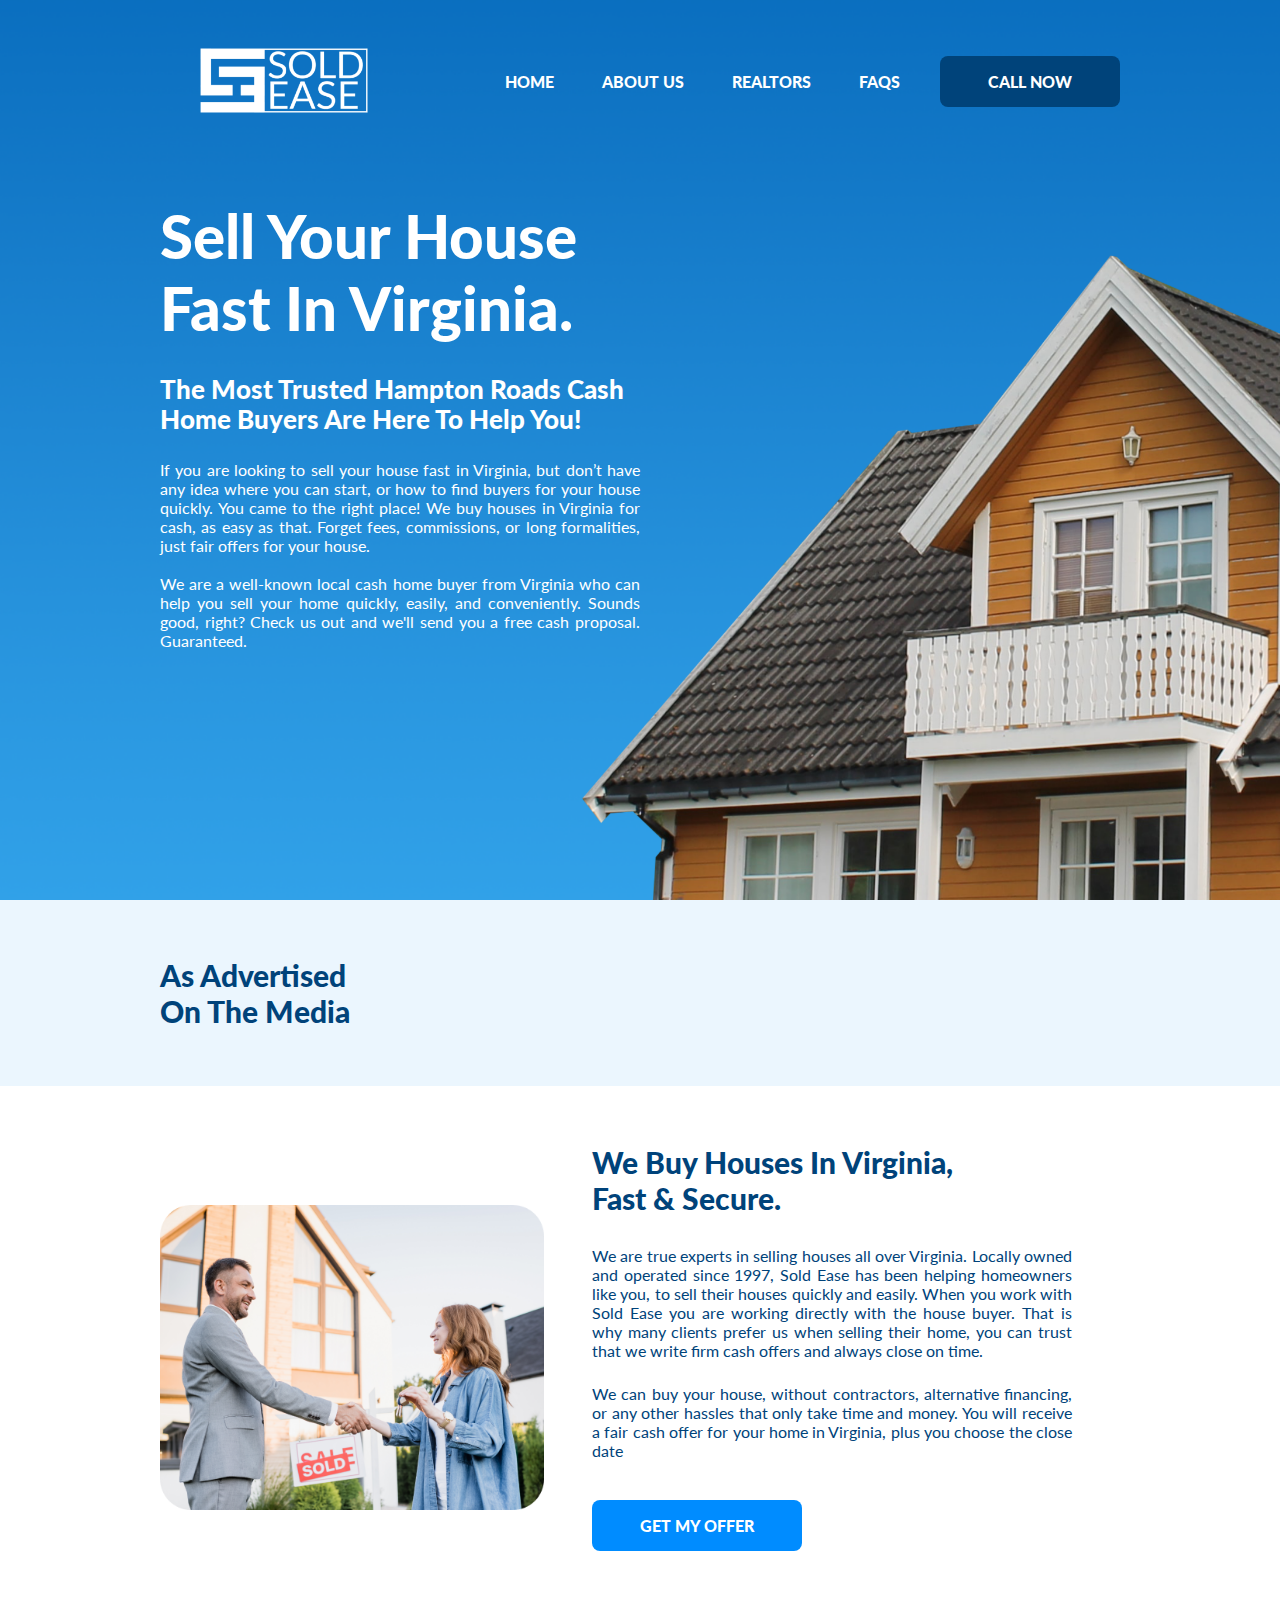
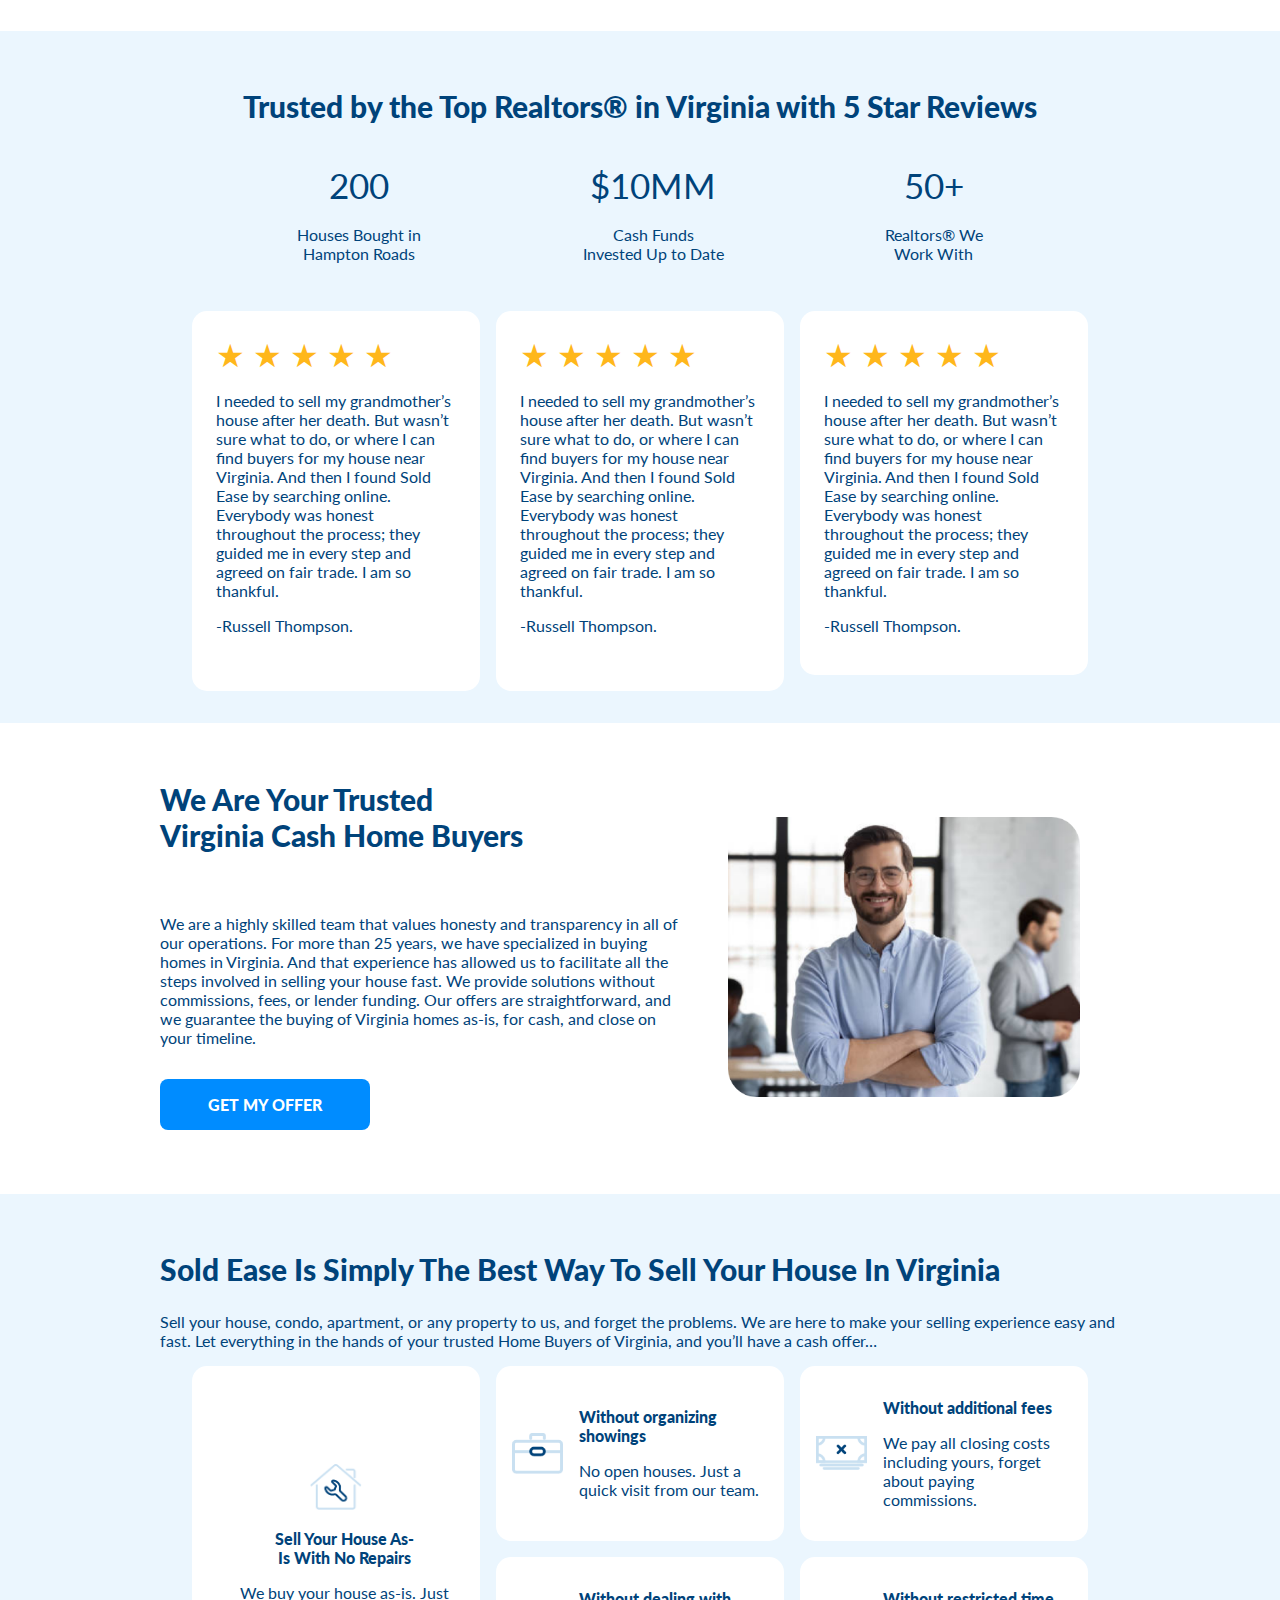
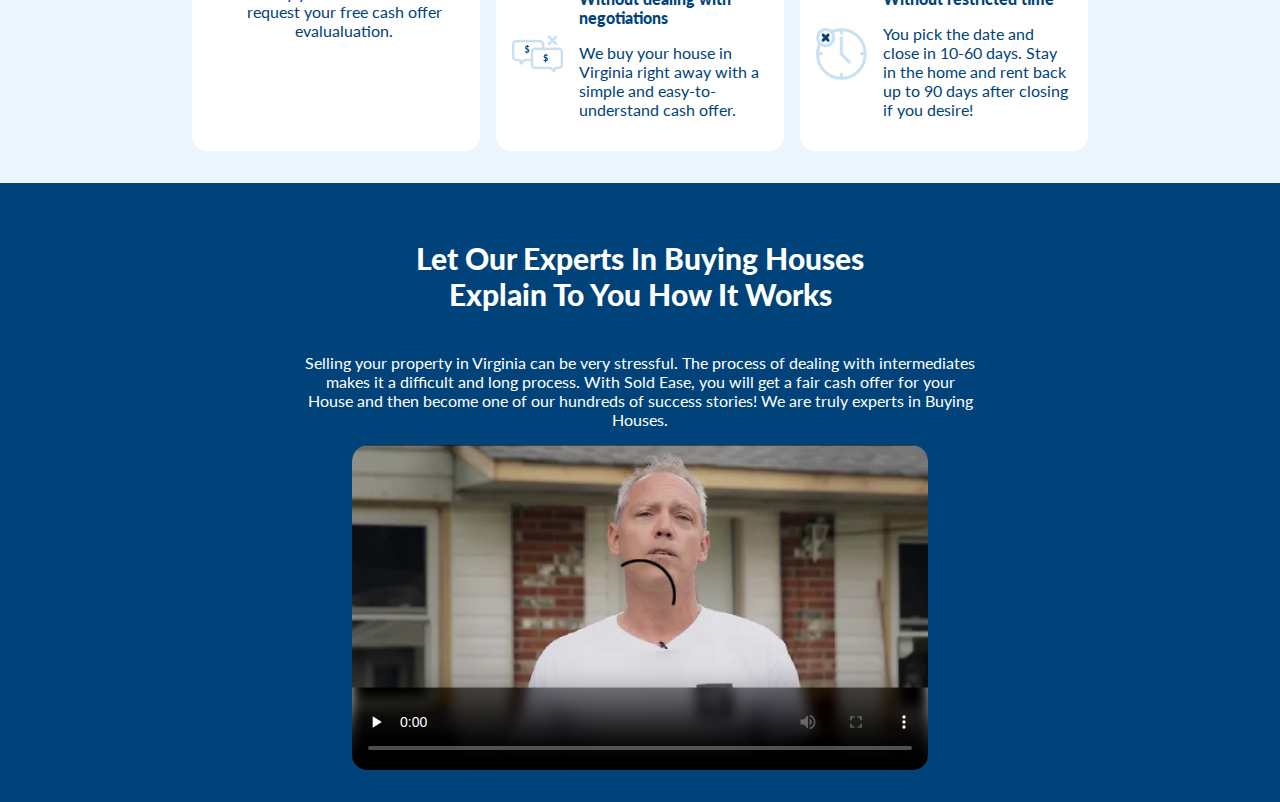
==== index.html @ 64e919f9 "( Feature ) : Initializing homepage" ====
<!DOCTYPE html>
<html lang="en">
<head>
    <meta charset="UTF-8">
    <meta http-equiv="X-UA-Compatible" content="IE=edge">
    <meta name="viewport" content="width=device-width, initial-scale=1.0">
    <title>Sold Ease | </title>
    <link rel="preconnect" href="https://fonts.googleapis.com"><link rel="preconnect" href="https://fonts.gstatic.com" crossorigin><link href="https://fonts.googleapis.com/css2?family=Lato:wght@300;900&display=swap" rel="stylesheet">
    <link rel="stylesheet" href="style.css">
</head>
<body>
    <header class="">
        <div class="container flex center">
            <figure class="logo">
                <img class="logo__image" src="images/Sold-Ease-White-Logo-white - 250x150 .png" alt="SOLD EASE - Logo">
            </figure>
            <nav class="menu">
                <ul class="menu__container">
                    <li>Home</li>
                    <li>About Us
                        <ul class="menu__container--subitem">
                            <li>Our Story</li>
                            <li>Meet The Team</li>
                            <li>Site map</li>
                        </ul>
                    </li>
                    <li>Realtors</li>
                    <li>FAQS</li>
                </ul>
                <menu class="buttom">
                    <li class="buttom__container">
                        <a class="buttom__container--call btn blue" href="tel:(757)612-4411">Call now</a>
                    </li>
                </menu>
            </nav>
        </div>
    </header>
    <main style="background-image: url(images/background\ image\ -\ main\ section@2x.png);">
        <div class="main container">
            <h1>Sell Your House <br> Fast In Virginia.</h1>
            <p class="main--subtile"><strong>The Most Trusted Hampton Roads Cash <br>Home Buyers Are Here To Help You!</strong></p>
            <p class="main--copy">
                If you are looking to sell your house fast in Virginia, but don’t have any idea where you can start, or how to find buyers for your house quickly. You came to the right place! We buy houses in Virginia for cash, as easy as that. Forget fees, commissions, or long formalities, just fair offers for your house. <br><br>
                We are a well-known local cash home buyer from Virginia who can help you sell your home quickly, easily, and conveniently. Sounds good, right? Check us out and we'll send you a free cash proposal. Guaranteed.
            </p>
            </div>
    </main>
    <section class="Asd_on">
        <div class="container flex center">
            <h2 class="Asd_on--subtitle">As Advertised <br>On The Media</h2>
            <div class="Asd_on--slider">
                <div class="Asd_on--slider-contain">
                    <picture>
                        <img src="images/Sold Ease Advertised on - ESPN-94.png" alt="Sold Ease Advertised ESPN-94">
                        <img src="images/Sold Ease Advertised on - new3-wtkr.png" alt="Sold Ease Advertised new3-wtkr">
                        <img src="images/Sold Ease Advertised on - the-eagle-97-3.png" alt="Sold Ease Advertised the-eagle-97">
                        <img src="images/Sold Ease Advertised on -the wave 92.9.png" alt="Sold Ease Advertised the wave 92.9">
                        <img src="images/Sold Ease Advertised on - wavy-tv.png" alt=" Sold Ease Advertised wavy-tv">
                        <img src="images/Sold Ease Advertised on -WNISAM 790 am.png" alt="Sold Ease Advertised WNISAM 790 am">
                    </picture>
                </div>
            </div>
        </div>
    </section>
    <section>
            <div class="we__buy container flex center">
                    <picture class="we__buy--img">
                        <source media="(min-width:650px)" srcset="images/we-by-houses-virginia2x.png">
                        <img src="images/we-by-houses-virginia.png" alt="we buy houses virginia-side-view-of-happy-broker">
                    </picture>
                    <div class="we__buy__texts">               
                        <h2 class="we__buy--subtitle">We Buy Houses In Virginia,<br>Fast & Secure.</h2>
                        <p class="we__buy--text">We are true experts in selling houses all over Virginia. Locally owned and operated since 1997, Sold Ease has been helping homeowners like you, to sell their houses quickly and easily. When you work with Sold Ease you are working directly with the house buyer. That is why many clients prefer us when selling their home, you can trust that we write firm cash offers and always close on time.</p>
                        <p class="we__buy--text">We can buy your house, without contractors, alternative financing, or any other hassles that only take time and money. You will receive a fair cash offer for your home in Virginia, plus you choose the close date</p>        
                        <a href="#offer" class="btn bluesky">GET MY OFFER</a>
                    </div>
            </div>
    </section>
    <section class="Trusted__by">
        <div class="container">
            <h2 class="Trusted__by--subtitle">Trusted by the Top Realtors® in Virginia with 5 Star Reviews</h2>
            <div class="Trusted__by--data flex center">
                <p><strong><span>200<br></span><br>Houses Bought in <br> Hampton Roads</strong></p>
                <p><strong><span>$10MM<br></span><br> Cash Funds<br> Invested Up to Date</strong></p>
                <p><strong><span>50+<br></span><br>Realtors® We<br> Work With</strong></p>
            </div>
            <div class="Trusted__by--comments">
                <article class="Trusted__by--comment">
                    <span>★ ★ ★ ★ ★</span>
                    <p>I needed to sell my grandmother’s house after her death. But wasn’t sure what to do, or where I can find buyers for my house near Virginia. And then I found Sold Ease by searching online. Everybody was honest throughout the process; they guided me in every step and agreed on fair trade. I am so thankful.</p>
                    <h3><b>-Russell Thompson.</b></h3>
                </article>
                <article class="Trusted__by--comment">
                    <span>★ ★ ★ ★ ★</span>
                    <p>I needed to sell my grandmother’s house after her death. But wasn’t sure what to do, or where I can find buyers for my house near Virginia. And then I found Sold Ease by searching online. Everybody was honest throughout the process; they guided me in every step and agreed on fair trade. I am so thankful.</p>
                    <h3><b>-Russell Thompson.</b></h3>
                </article>
                <article class="Trusted__by--comment">
                    <span>★ ★ ★ ★ ★</span>
                    <p>I needed to sell my grandmother’s house after her death. But wasn’t sure what to do, or where I can find buyers for my house near Virginia. And then I found Sold Ease by searching online. Everybody was honest throughout the process; they guided me in every step and agreed on fair trade. I am so thankful.</p>
                    <h3><b>-Russell Thompson.</b></h3>
                </article>
            </div>    
        </div>
    </section>
    <section class="we_are">
        <div class="container flex center">
            <div class="we_are__texts">
                <h2 class="we_are__texts--title">We Are Your Trusted<br>
                    Virginia Cash Home Buyers</h2>
                    <p class="we_are__texts--copy">We are a highly skilled team that values honesty and transparency in all of our operations. For more than 25 years, we have specialized in buying homes in Virginia. And that experience has allowed us to facilitate all the steps involved in selling your house fast. We provide solutions without commissions, fees, or lender funding. Our offers are straightforward, and we guarantee the buying of Virginia homes as-is, for cash, and close on your timeline.</p>
                    <a href="#offer" class="btn bluesky">GET MY OFFER</a>
            </div>
            <figure class="we_are__image">
                <source media="(min-width:650px)" srcset="images/We-Are-Your-cash-home buyer-broker@2x.png">
                <img src="images/We-Are-Your-cash-home buyer-broker.png" alt="We-Are-Your-cash-home buyer-broker happy">
            </figure>
        </div>
    </section>
    <section class="is_Simply">
        <div class="container">
            <h2>Sold Ease Is Simply The Best Way To Sell Your House In Virginia</h2>
            <p>Sell your house, condo, apartment, or any property to us, and forget the problems. We are here to make your selling experience easy and fast. Let everything in the hands of your trusted Home Buyers of Virginia, and you’ll have a cash offer…  </p>
            <div class="is_Simply__list">
                <article class="is_Simply__list--item">
                    <img src="icons/Sold-Ease-Is-Simply-1.png" alt="">
                    <div>
                        <h3>Sell Your House As-<br> Is With No Repairs</h3>
                        <p>We buy your house as-is. Just request your free cash offer evalualuation.</p>    
                    </div>
                </article>
                <article class="is_Simply__list--item">
                     <img src="icons/Sold-Ease-Is-Simply-2.png" alt="">
                     <div>
                         <h3>Without organizing<br>showings</h3>
                         <p>No open houses. Just a quick visit from our team.</p>
                     </div>
                </article>
                <article class="is_Simply__list--item">
                    <img src="icons/Sold-Ease-Is-Simply-4.png" alt="">
                    <div>
                        <h3>Without additional fees</h3>
                       <p>We pay all closing costs including yours, forget about paying commissions.</p>
                    </div>
                </article>
                <article class="is_Simply__list--item">
                    <img src="icons/Sold-Ease-Is-Simply-3.png" alt="">
                    <div>
                        <h3>Without dealing with<br>negotiations</h3>
                       <p>We buy your house in Virginia right away with a simple and easy-to-understand cash offer.</p>
                    </div>
                </article>
                <article class="is_Simply__list--item">
                    <img src="icons/Sold-Ease-Is-Simply-5.png" alt="">
                    <div>
                        <h3>Without restricted time</h3>
                       <p>You pick the date and close in 10-60 days. Stay in the home and rent back up to 90 days after closing if you desire!</p>
                    </div>
                </article>
            </div>
        </div>
    </section>
    <section class="let_Our">
        <div class="container">
            <h2>Let Our Experts In Buying Houses<br>
                Explain To You How It Works</h2>
                <p>Selling your property in Virginia can be very stressful. The process of dealing with intermediates makes it a difficult and long process. With Sold Ease, you will get a fair cash offer for your House and then become one of our hundreds of success stories! We are truly experts in Buying Houses. </p>
                <video width="320" height="240" controls preload="none" poster="images/cover-video-soldease.png">
                    <source src="videos/SoldEase-video-desktop.mp4" type="video/mp4">
                </video>
            </div>
    </section>
</body>
</html>
---- style.css ----
/*@import "css/reset.css";*/
@import "css/vars.css";
@import "css/header.css";
@import "css/main.css";
@import "css/advertised_On.css";
@import "css/we__buy.css";
@import "css/trusted_By.css";
@import "css/we_Are.css";
@import "css/is_Simply.css";
@import "css/let_Our.css";
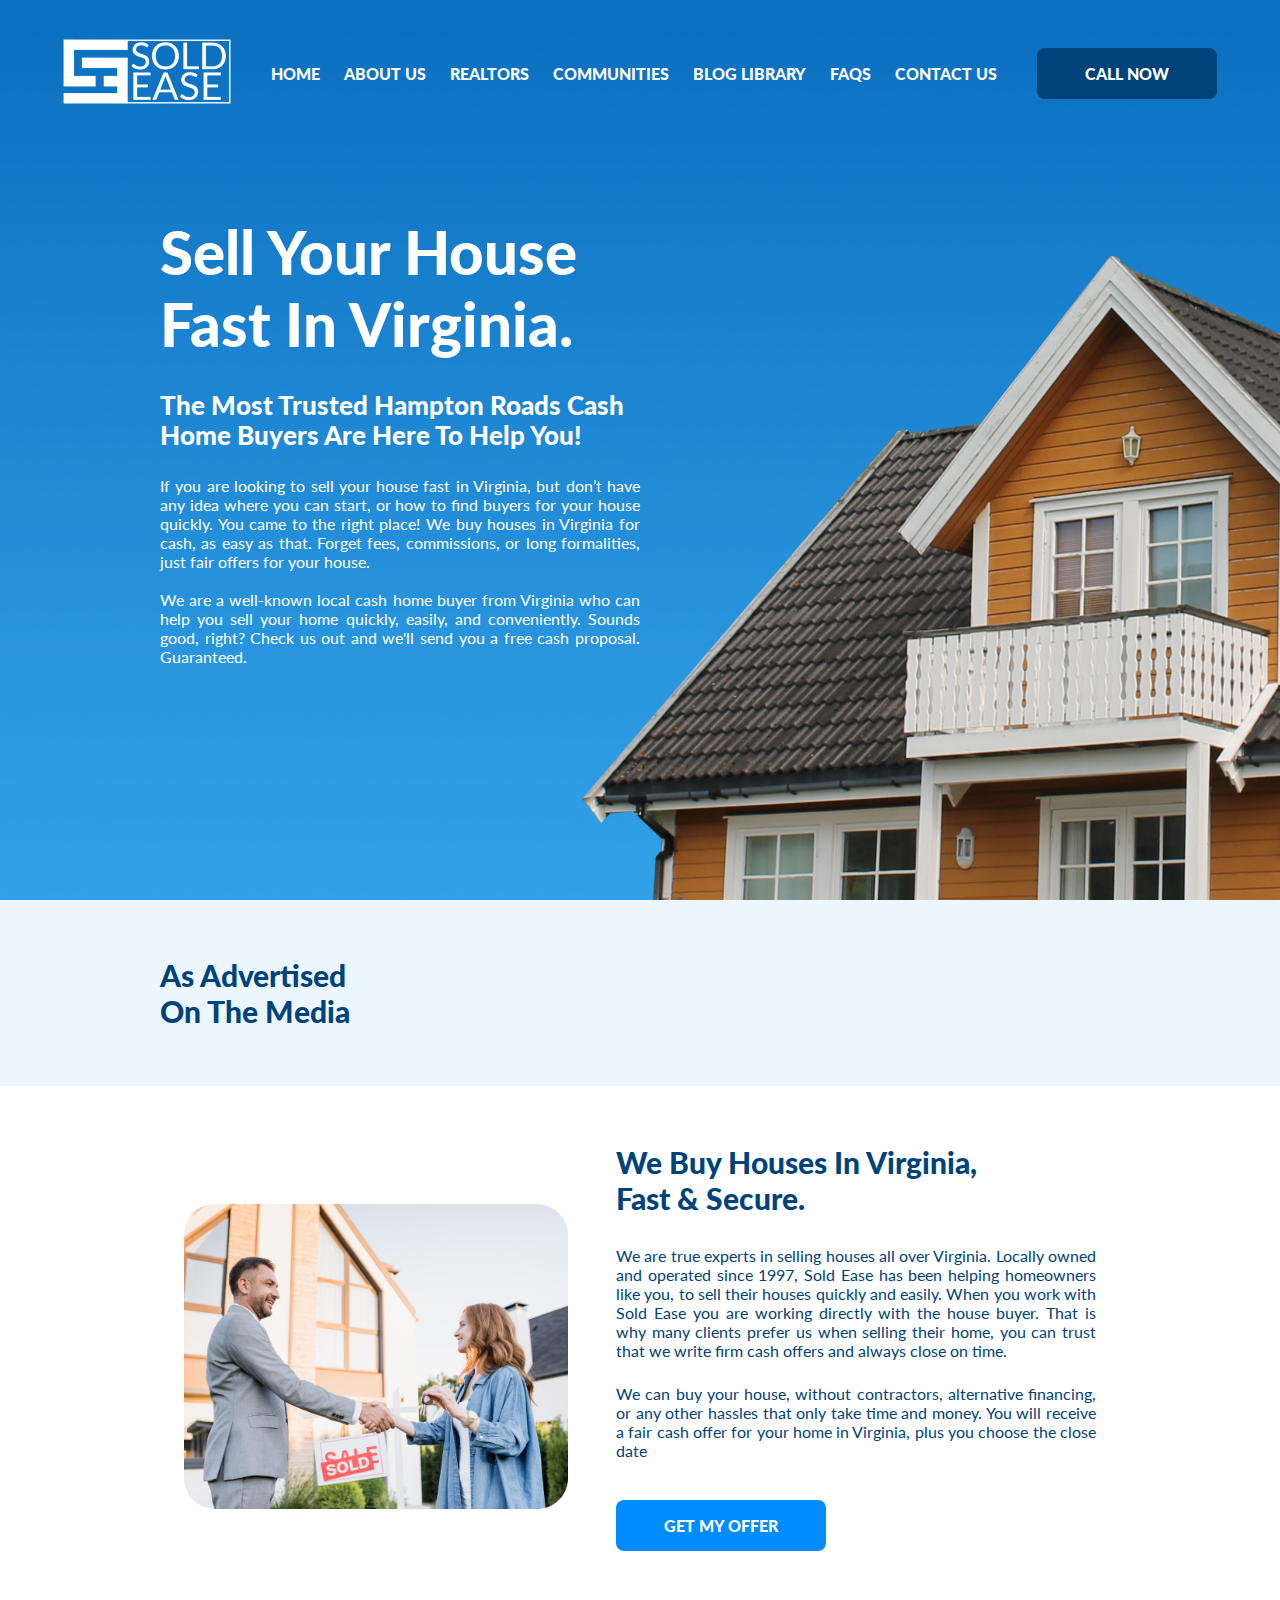
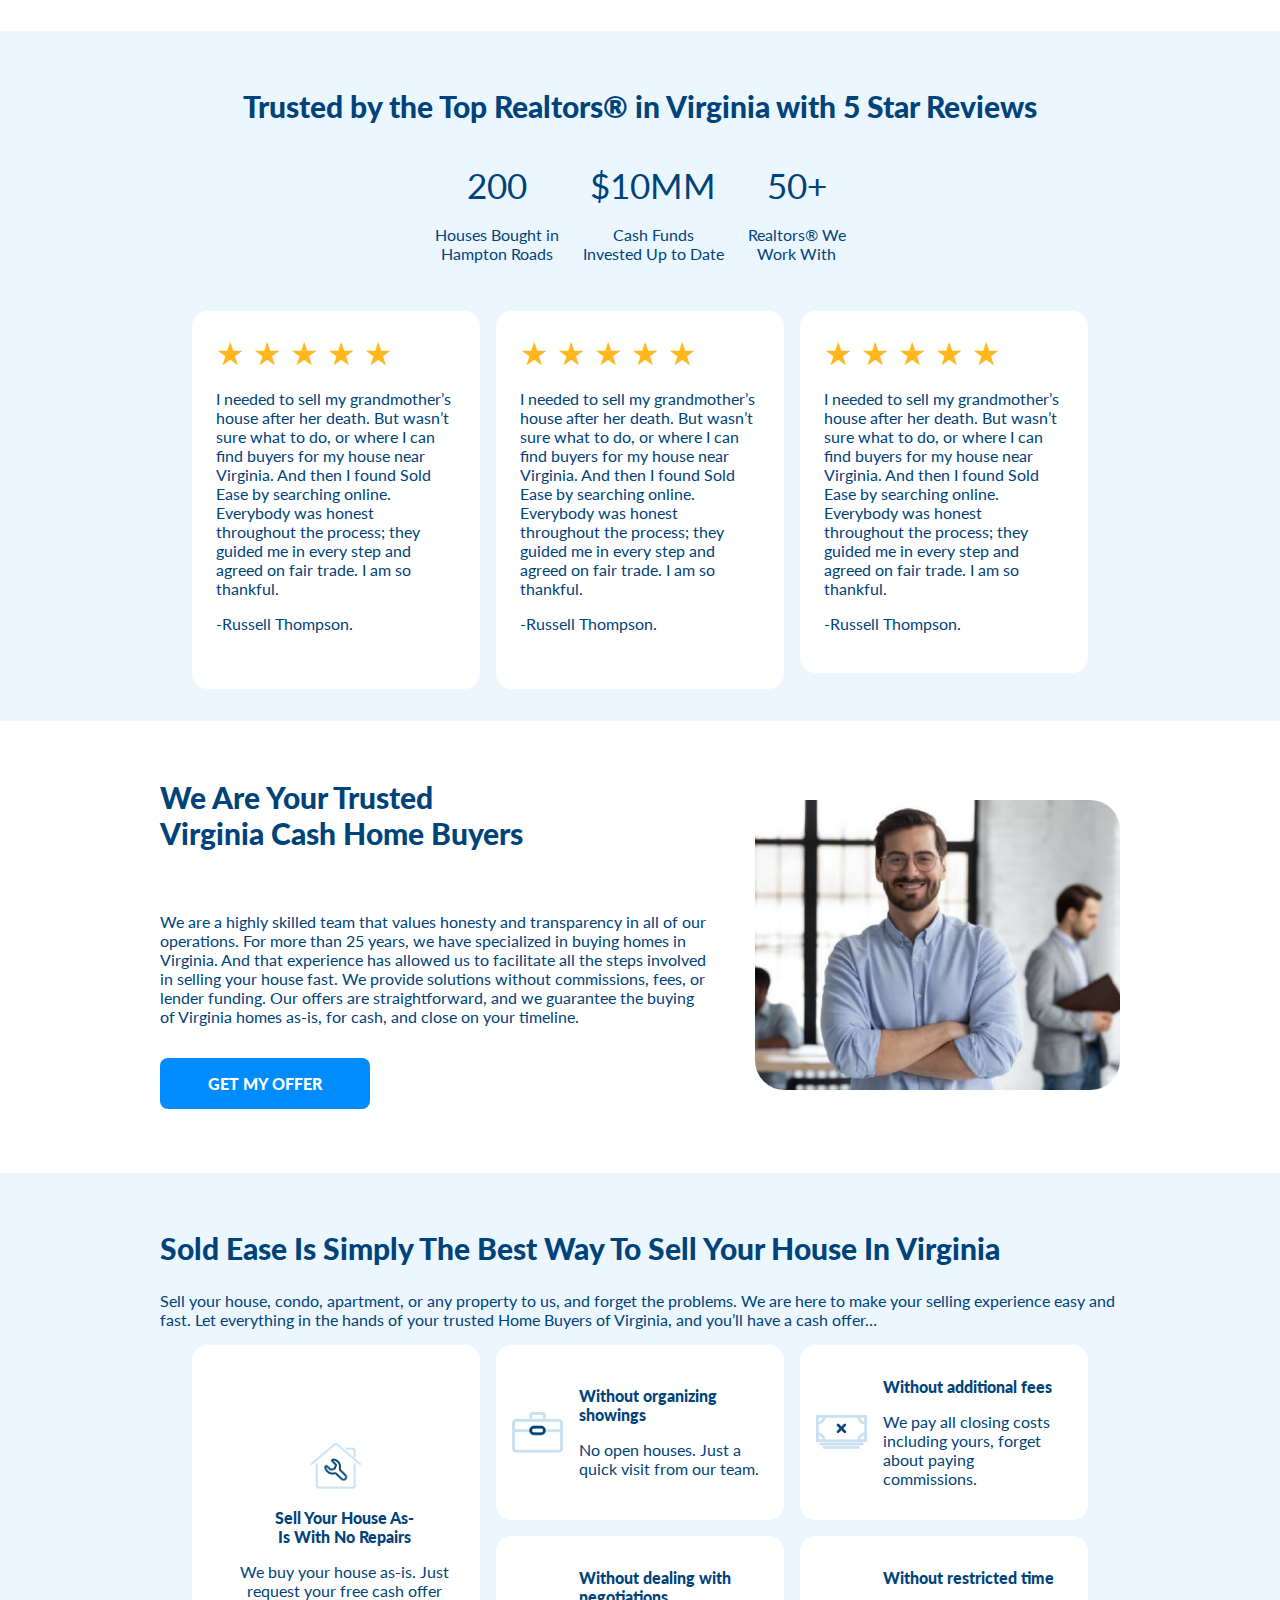
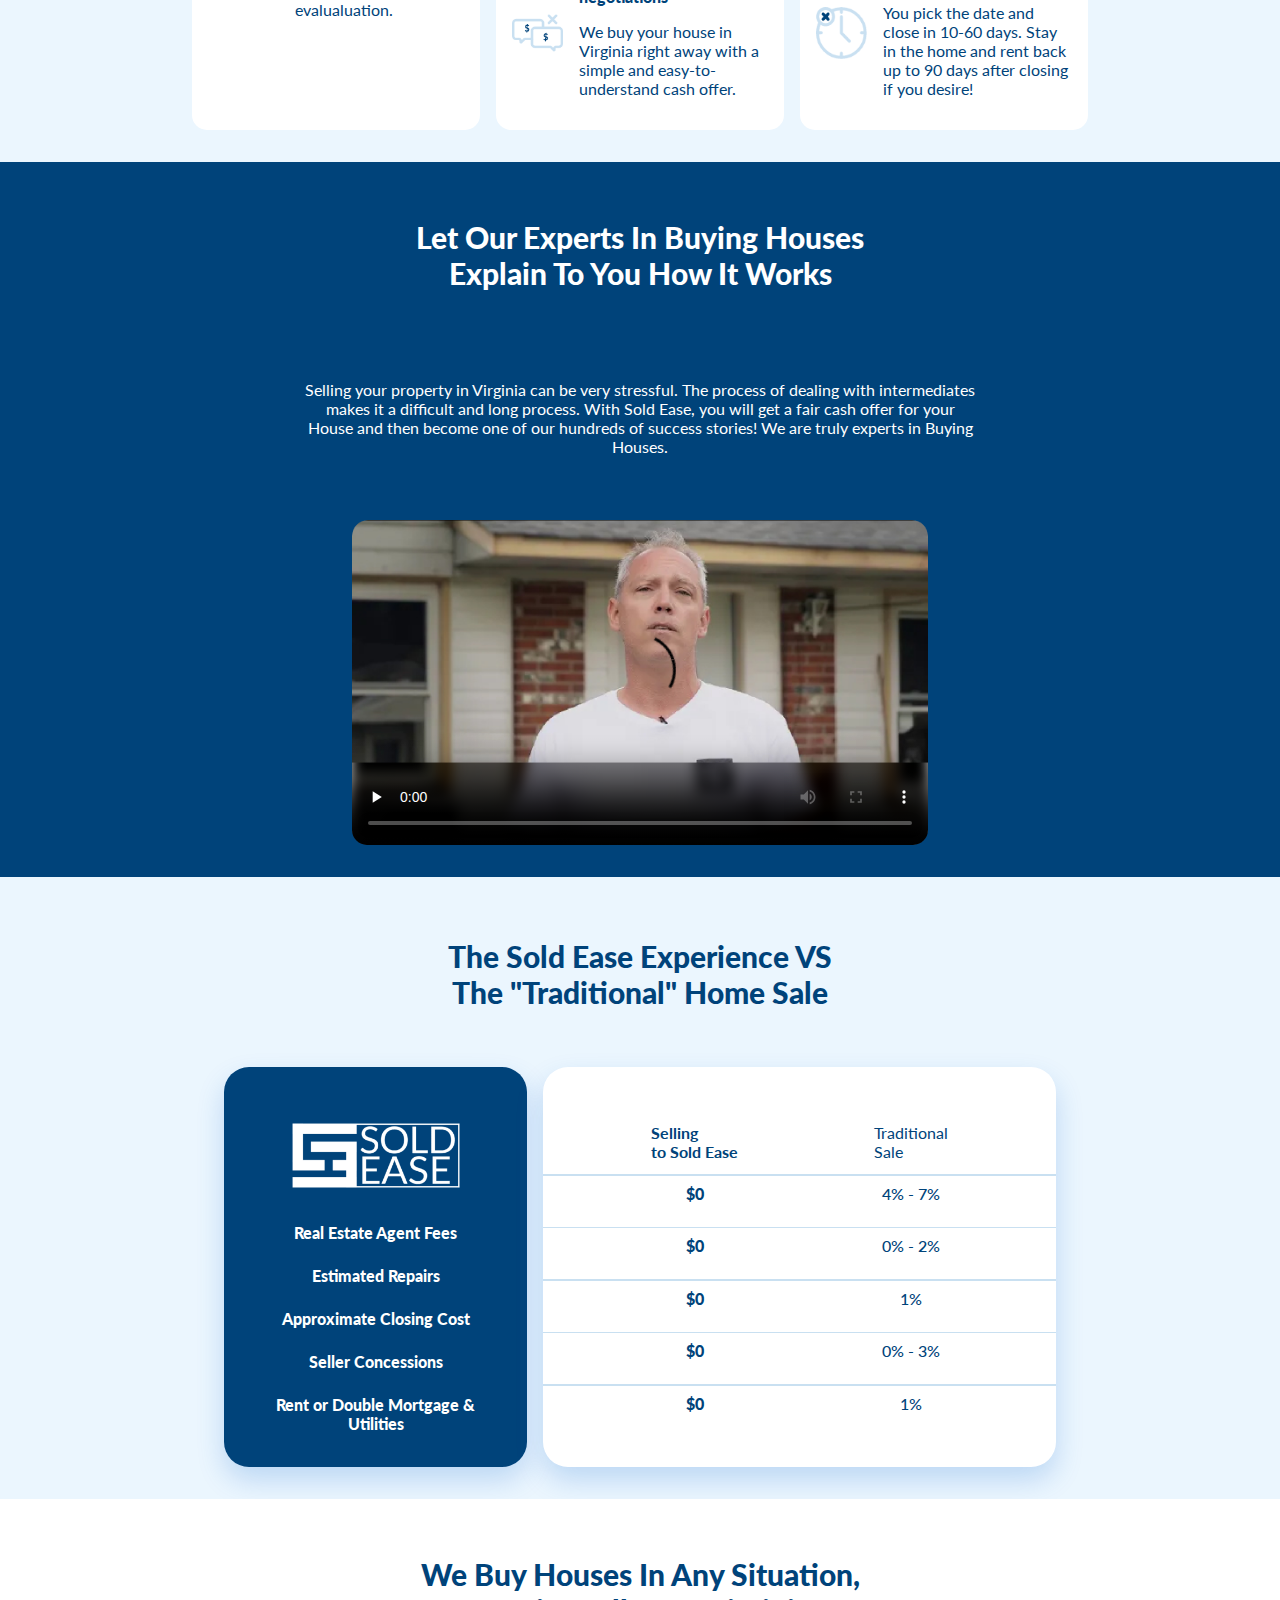
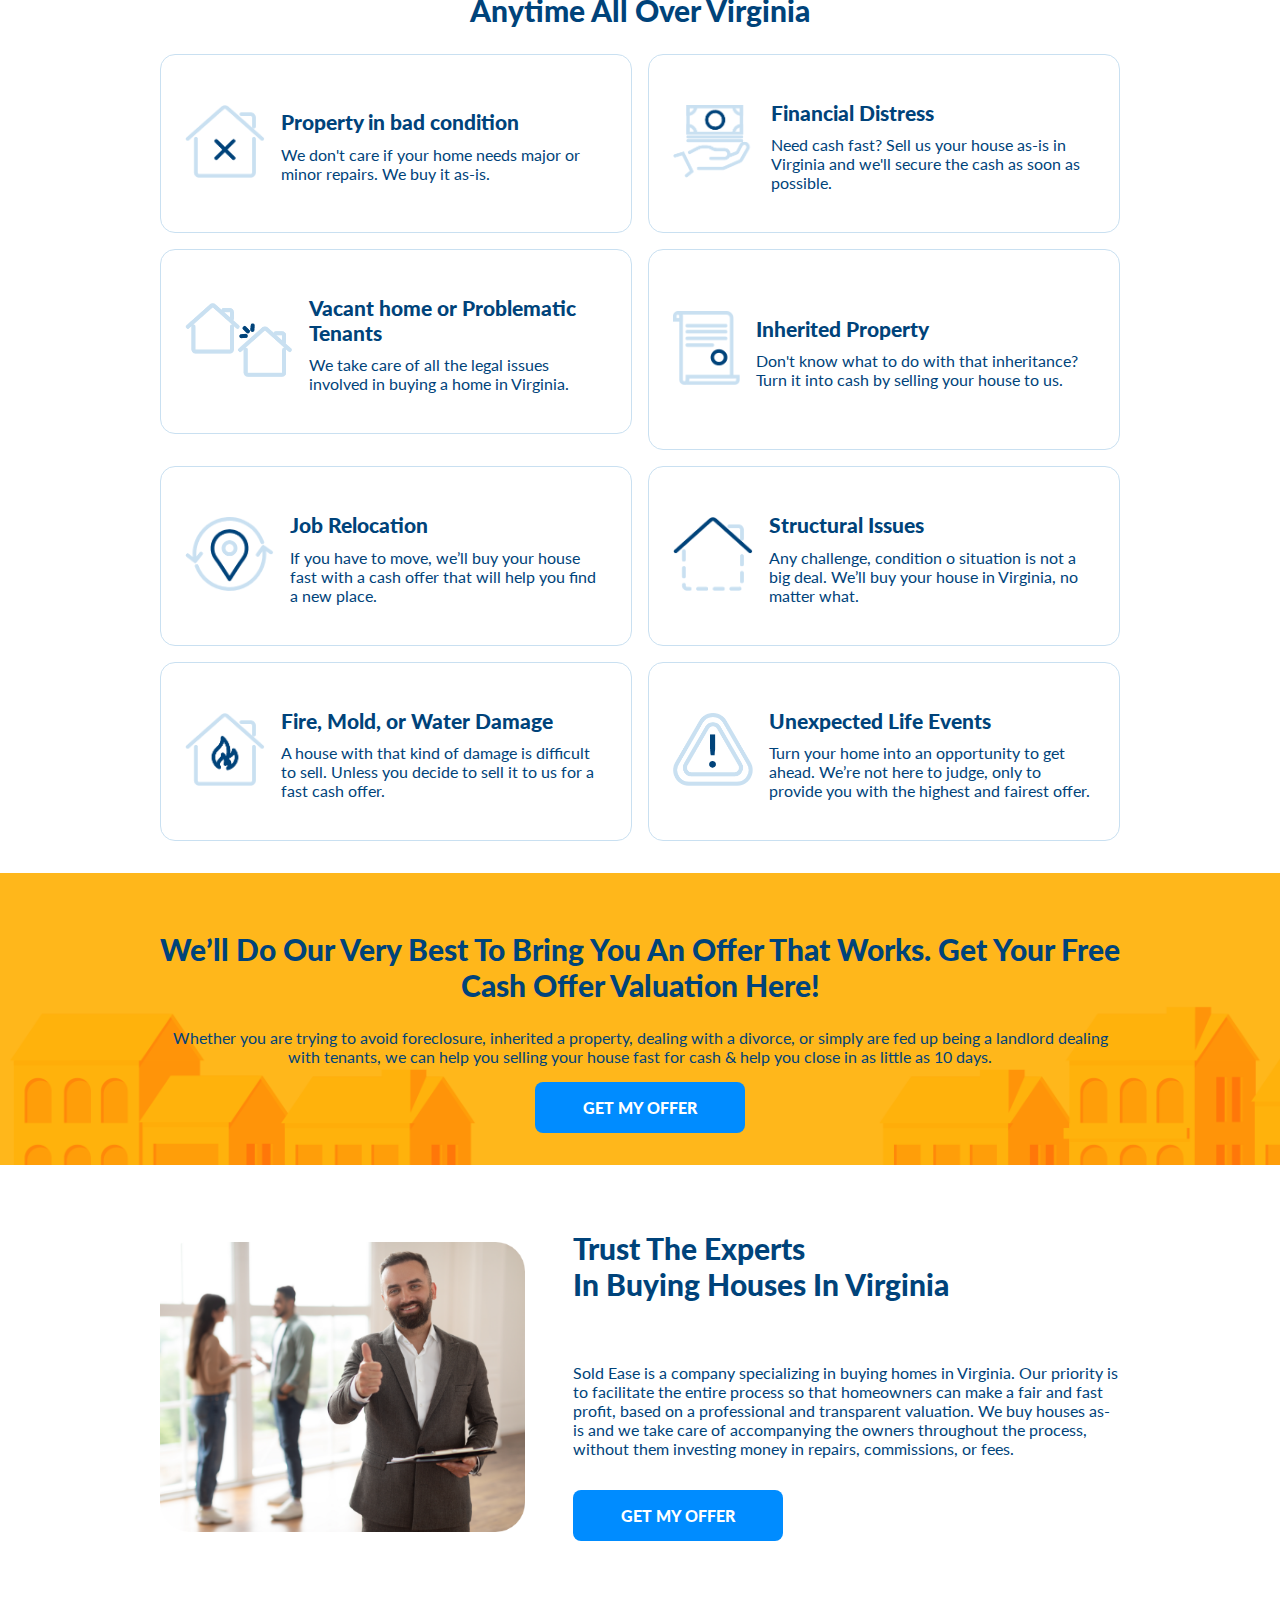
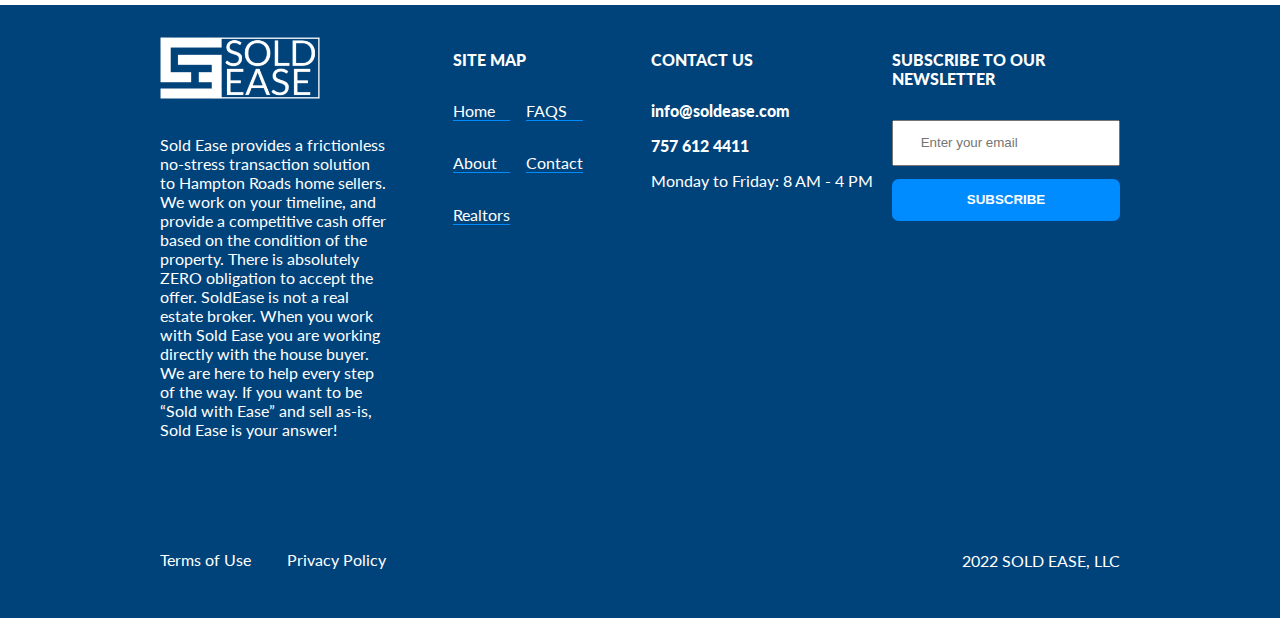
==== commit ae7eee42: "(Feature ) : Adding full responive menu" ====
--- a/index.html
+++ b/index.html
@@ -4,34 +4,45 @@
     <meta charset="UTF-8">
     <meta http-equiv="X-UA-Compatible" content="IE=edge">
     <meta name="viewport" content="width=device-width, initial-scale=1.0">
-    <title>Sold Ease | </title>
-    <link rel="preconnect" href="https://fonts.googleapis.com"><link rel="preconnect" href="https://fonts.gstatic.com" crossorigin><link href="https://fonts.googleapis.com/css2?family=Lato:wght@300;900&display=swap" rel="stylesheet">
+    <title>Sold Ease | Cash Home Buyers - Sell House For Cash - Sold Ease LLC </title>
+    <link rel="preconnect" href="https://fonts.googleapis.com">
+    <link rel="preconnect" href="https://fonts.gstatic.com" crossorigin>
+    <link href="https://fonts.googleapis.com/css2?family=Lato:wght@300;400;900&display=swap" rel="stylesheet">
     <link rel="stylesheet" href="style.css">
+    <link rel="shortcut icon" href="favicon.svg" type="image/x-icon">
 </head>
 <body>
-    <header class="">
+    <header>
         <div class="container flex center">
             <figure class="logo">
                 <img class="logo__image" src="images/Sold-Ease-White-Logo-white - 250x150 .png" alt="SOLD EASE - Logo">
             </figure>
-            <nav class="menu">
+            <nav class="menu fadeInRight" id="btns__menu">
                 <ul class="menu__container">
                     <li>Home</li>
-                    <li>About Us
+                    <li class="withSubitem">About Us
                         <ul class="menu__container--subitem">
-                            <li>Our Story</li>
-                            <li>Meet The Team</li>
-                            <li>Site map</li>
+                            <li><a href="http://">Our Stor</a>y</li>
+                            <li><a href="http://">Meet The</a> Team</li>
+                            <li><a href="http://">Site map</a></li>
                         </ul>
                     </li>
                     <li>Realtors</li>
+                    <li><a href="">COMMUNITIES</a></li>
+                    <li><a href="">BLOG LIBRARY</a></li>
                     <li>FAQS</li>
+                    <li><a href="">CONTACT US</a></li>
                 </ul>
                 <menu class="buttom">
                     <li class="buttom__container">
                         <a class="buttom__container--call btn blue" href="tel:(757)612-4411">Call now</a>
                     </li>
                 </menu>
+                    <a class="McButton" id="McButton">
+                        <b id="McBar1"></b>
+                        <b id="McBar2"></b>
+                        <b id="McBar3"></b>
+                    </a>
             </nav>
         </div>
     </header>
@@ -170,5 +181,203 @@
                 </video>
             </div>
     </section>
+    <section class="SE_Experience">
+        <h2 class="SE_Experience--title">The Sold Ease Experience VS<br>
+            The "Traditional" Home Sale</h2>
+        <div class="SE_Experience container flex center">
+            <div class="SE_Experience__list">
+                <dl class="SE_Experience__list--container">
+                    <dt>
+                        <img class="logo__image" src="images/Sold-Ease-White-Logo-white - 250x150 .png" alt="SOLD EASE - Logo">
+                    </dt>
+                        <dd>Real Estate Agent Fees</dd>
+                        <dd>Estimated Repairs</dd>
+                        <dd>Approximate Closing Cost</dd>
+                        <dd>Seller Concessions</dd>
+                        <dd>Rent or Double
+                            Mortgage & Utilities</dd>
+                </dl>
+            </div>
+            <div class="SE_Experience__list">
+                <dl class="SE_Experience__list--container secondColumn">
+                   
+                    <dt><strong>Selling <br>to Sold Ease</strong> </dt>
+                    <hr>
+                    <dd>$0</dd>
+                    <hr>
+                    <dd>$0</dd>
+                    <hr>
+                    <dd>$0</dd>
+                    <hr>
+                    <dd>$0</dd>
+                    <hr>
+                    <dd>$0</dd>
+                </dl>
+                <dl class="SE_Experience__list--container secondColumn Traditional">
+                   
+                    <dt>Traditional <br>Sale </dt>
+                    <hr>
+                    <dd>4% - 7%</dd>
+                    <hr>
+                    <dd>0% - 2%</dd>
+                    <hr>
+                    <dd>1%</dd>
+                    <hr>
+                    <dd>0% - 3%</dd>
+                    <hr>
+                    <dd>1%</dd>
+                </dl>
+            </div>
+        </div>
+    </section>
+    <section class="we_buy_houses">
+        <div class="container">
+            <h2>We Buy Houses In Any Situation,<br> Anytime All Over Virginia</h2>
+            <div class="we_buy_houses__list">
+                <article class="we_buy_houses__list--item flex center">
+                    <picture>
+                        <img src="icons/we-buy-1.png" alt="">
+                    </picture>
+                    <div class="we_buy_houses__list--texts">
+                        <h3>Property in bad condition</h3>
+                        <p>We don't care if your home needs major or minor repairs. We buy it as-is.</p>
+                    </div>
+                </article>
+                <article class="we_buy_houses__list--item flex center">
+                    <picture>
+                        <img src="icons/we-buy-2.png" alt="">
+                    </picture>
+                    <div class="we_buy_houses__list--texts">
+                        <h3>Financial Distress</h3>
+                        <p>Need cash fast? Sell us your house as-is in Virginia and we'll secure the cash as soon as possible.</p>
+                    </div>
+                </article>
+                <article class="we_buy_houses__list--item flex center">
+                    <picture>
+                        <img src="icons/we-buy-3.png" alt="">
+                    </picture>
+                    <div class="we_buy_houses__list--texts">
+                        <h3>Vacant home or Problematic Tenants</h3>
+                        <p>We take care of all the legal issues involved in buying a home in Virginia.</p>
+                    </div>
+                </article>
+                <article class="we_buy_houses__list--item flex center">
+                    <picture>
+                        <img src="icons/we-buy-4.png" alt="">
+                    </picture>
+                    <div class="we_buy_houses__list--texts">
+                        <h3>Inherited Property</h3>
+                        <p>Don't know what to do with that inheritance? Turn it into cash by selling your house to us.</p>
+                    </div>
+                </article>
+                <article class="we_buy_houses__list--item flex center">
+                    <picture>
+                        <img src="icons/we-buy-5.png" alt="">
+                    </picture>
+                    <div class="we_buy_houses__list--texts">
+                        <h3>Job Relocation</h3>
+                        <p>If you have to move, we’ll buy your house fast with a cash offer that will help you find a new place.</p>
+                    </div>
+                </article>
+                <article class="we_buy_houses__list--item flex center">
+                    <picture>
+                        <img src="icons/we-buy-6.png" alt="">
+                    </picture>
+                    <div class="we_buy_houses__list--texts">
+                        <h3>Structural Issues</h3>
+                        <p>Any challenge, condition o situation is not a big deal. We’ll buy your house in Virginia, no matter what.</p>
+                    </div>
+                </article>
+                <article class="we_buy_houses__list--item flex center">
+                    <picture>
+                        <img src="icons/we-buy-7.png" alt="">
+                    </picture>
+                    <div class="we_buy_houses__list--texts">
+                        <h3>Fire, Mold, or Water Damage</h3>
+                        <p>A house with that kind of damage is difficult to sell. Unless you decide to sell it to us for a fast cash offer.</p>
+                    </div>
+                </article>
+                <article class="we_buy_houses__list--item flex center">
+                    <picture>
+                        <img src="icons/we-buy-8.png" alt="">
+                    </picture>
+                    <div class="we_buy_houses__list--texts">
+                        <h3>Unexpected Life Events</h3>
+                        <p>Turn your home into an opportunity to get ahead. We’re not here to judge, only to provide you with the highest and fairest offer.</p>
+                    </div>
+                </article>
+            </div>
+        </div>
+    </section>
+    <section class="third-call-to-action" style="background-image: url(images/background-3th-call-to-action@2x.png);">
+        <div class="container">
+            <h2>We’ll Do Our Very Best To Bring You An Offer That Works.
+                Get Your Free Cash Offer Valuation Here!</h2>
+                <p>Whether you are trying to avoid foreclosure, inherited a property, dealing with a divorce, or simply are fed up being a landlord dealing with tenants, we can help you selling your house fast for cash & help you close in as little as 10 days.</p>
+                <a href="" class="btn bluesky call">GET MY OFFER</a>
+            </div>
+    </section>
+    <section class="we_are">
+        <div class="container flex center">
+            <figure class="we_are__image">
+                <source media="(min-width:650px)" srcset="images/real-estate-agent-showing-house@2x.png">
+                <img src="images/real-estate-agent-showing-house.png" alt="real-estate-agent-showing-house">
+            </figure>
+            <div class="we_are__texts">
+                <h2 class="we_are__texts--title">Trust The Experts <br>In Buying Houses In Virginia</h2>
+                    <p class="we_are__texts--copy">Sold Ease is a company specializing in buying homes in Virginia. Our priority is to facilitate the entire process so that homeowners can make a fair and fast profit, based on a professional and transparent valuation. We buy houses as-is and we take care of accompanying the owners throughout the process, without them investing money in repairs, commissions, or fees.</p>
+                    <a href="#offer" class="btn bluesky">GET MY OFFER</a>
+            </div>
+        </div>
+    </section>
+    <footer class="footer">
+        <nav class="footer__container container">
+            <div class="footer__container-sub">
+                <figure class="container__img " loading="lazy">
+                    <img loading="lazy" src="images/Sold-Ease-White-Logo-white - 250x150 .png" alt="logo Atlantic Sotheby's International ">
+                    <figcaption class="footer__container--copy">Sold Ease provides a frictionless no-stress transaction solution to Hampton Roads home sellers. We work on your timeline, and provide a competitive cash offer based on the condition of the property. There is absolutely ZERO obligation to accept the offer. SoldEase is not a real estate broker. When you work with Sold Ease you are working directly with the house buyer. We are here to help every step of the way. If you want to be “Sold with Ease” and sell as-is, Sold Ease is your answer!</figcaption>
+                </figure>
+            </div>
+            <div class="footer__container-sub sitemap">
+                <h2>Site map</h2>
+                <ul>
+                    <li>Home</li>
+                    <li>FAQS</li>
+                    <li>About</li>
+                    <li>Contact</li>
+                    <li>Realtors</li>
+                </ul>
+            </div>
+            <div class="footer__container-sub">
+                <h2>Contact US</h2>
+                <ul>
+                    <li><a href="mailto:info@soldease.com">info@soldease.com</a> </li>
+                    <li><a href="tel:+757 612 4411">757 612 4411</a></li>
+                    <li><time>Monday to Friday:   </time><time>8 AM</time> - <time> 4 PM</time></li>
+                </ul>
+            </div>
+            <div class="footer__container-sub">
+                <h2>Subscribe to our
+                    Newsletter</h2>
+                <ul>
+                    <li>
+                        <form class="footer__form" action="email">
+                            
+                            <input class="footer__form--input form__input" type="email" name="email" placeholder="Enter your email" required>
+                            <input class="footer__form--submit btn bluesky"  type="submit" value="Subscribe">
+                        </form>
+                    </li>
+                </ul>
+            </div>
+        </nav>
+        <div class="footer__container--terms container">
+             <div class="between ">
+                 <a href="/#terms">Terms of Use</a>
+                 <a href="/#Privacy">Privacy Policy</a>
+             </div>
+            <p>2022 SOLD EASE, LLC</p>
+        </div>
+    </footer>
+    <script src="js/mobile-menu.js"></script>
 </body>
 </html>--- a/style.css
+++ b/style.css
@@ -1,6 +1,7 @@
 /*@import "css/reset.css";*/
 @import "css/vars.css";
 @import "css/header.css";
+@import "css/mobile-menu.css";
 @import "css/main.css";
 @import "css/advertised_On.css";
 @import "css/we__buy.css";
@@ -8,8 +9,17 @@
 @import "css/we_Are.css";
 @import "css/is_Simply.css";
 @import "css/let_Our.css";
+@import "css/SE_Experience.css";
+@import "css/we_buy_houses.css";
+@import "css/3th_call_to_actopn.css";
+@import "css/footer.css";
+@import "css/animations.css";
 
 
 
 
 
+
+
+
+
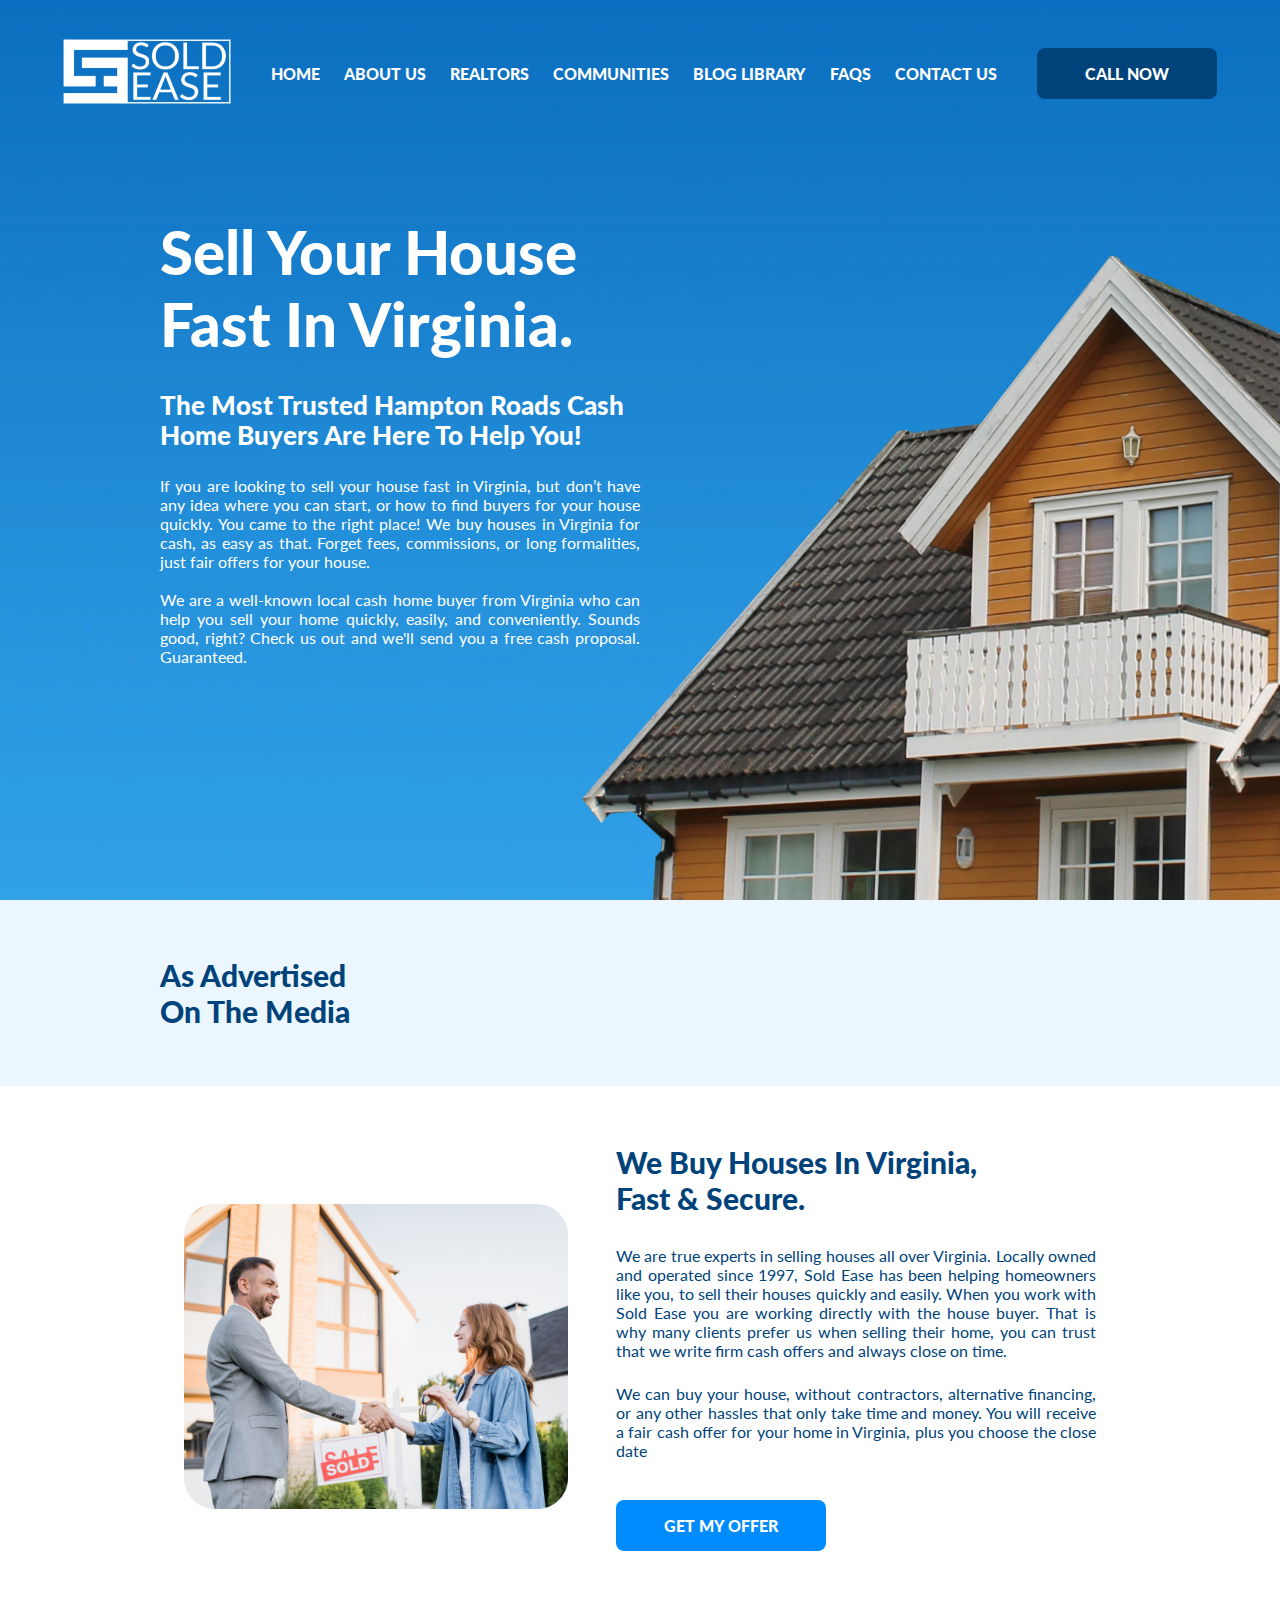
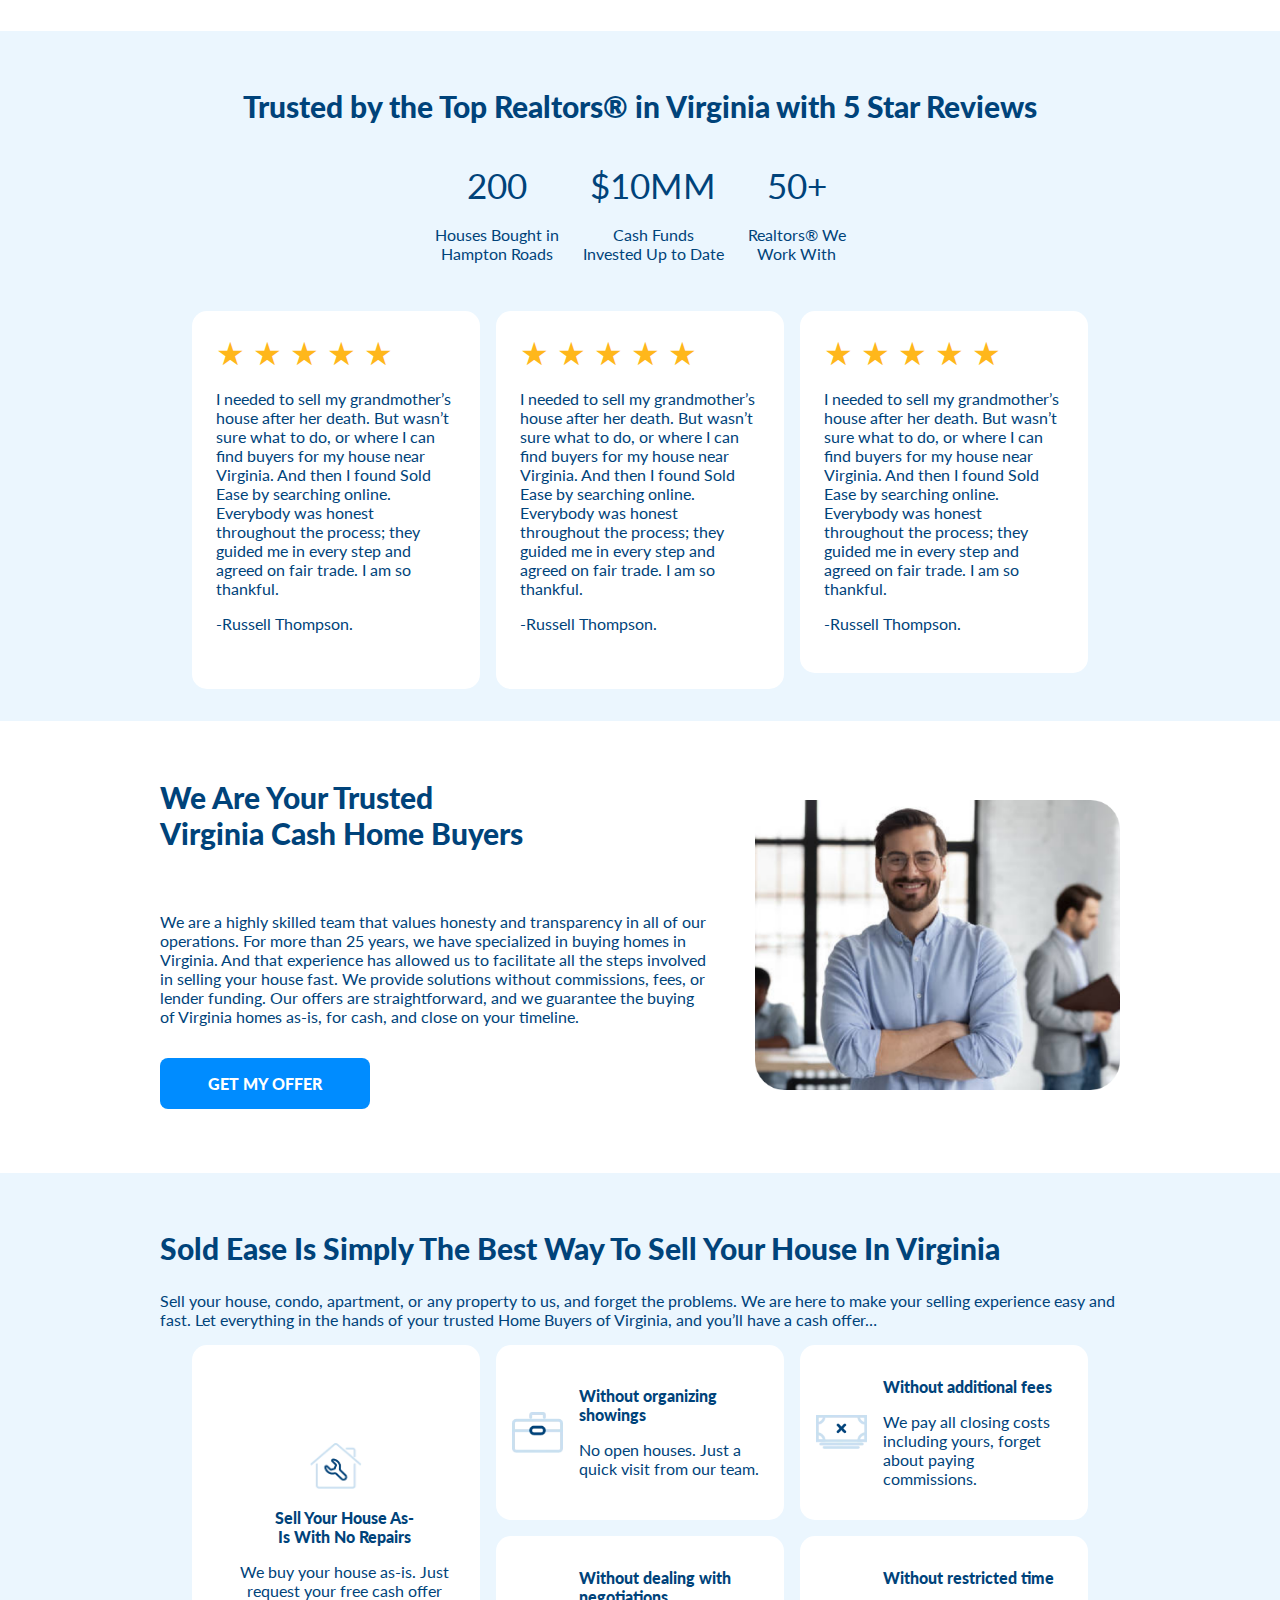
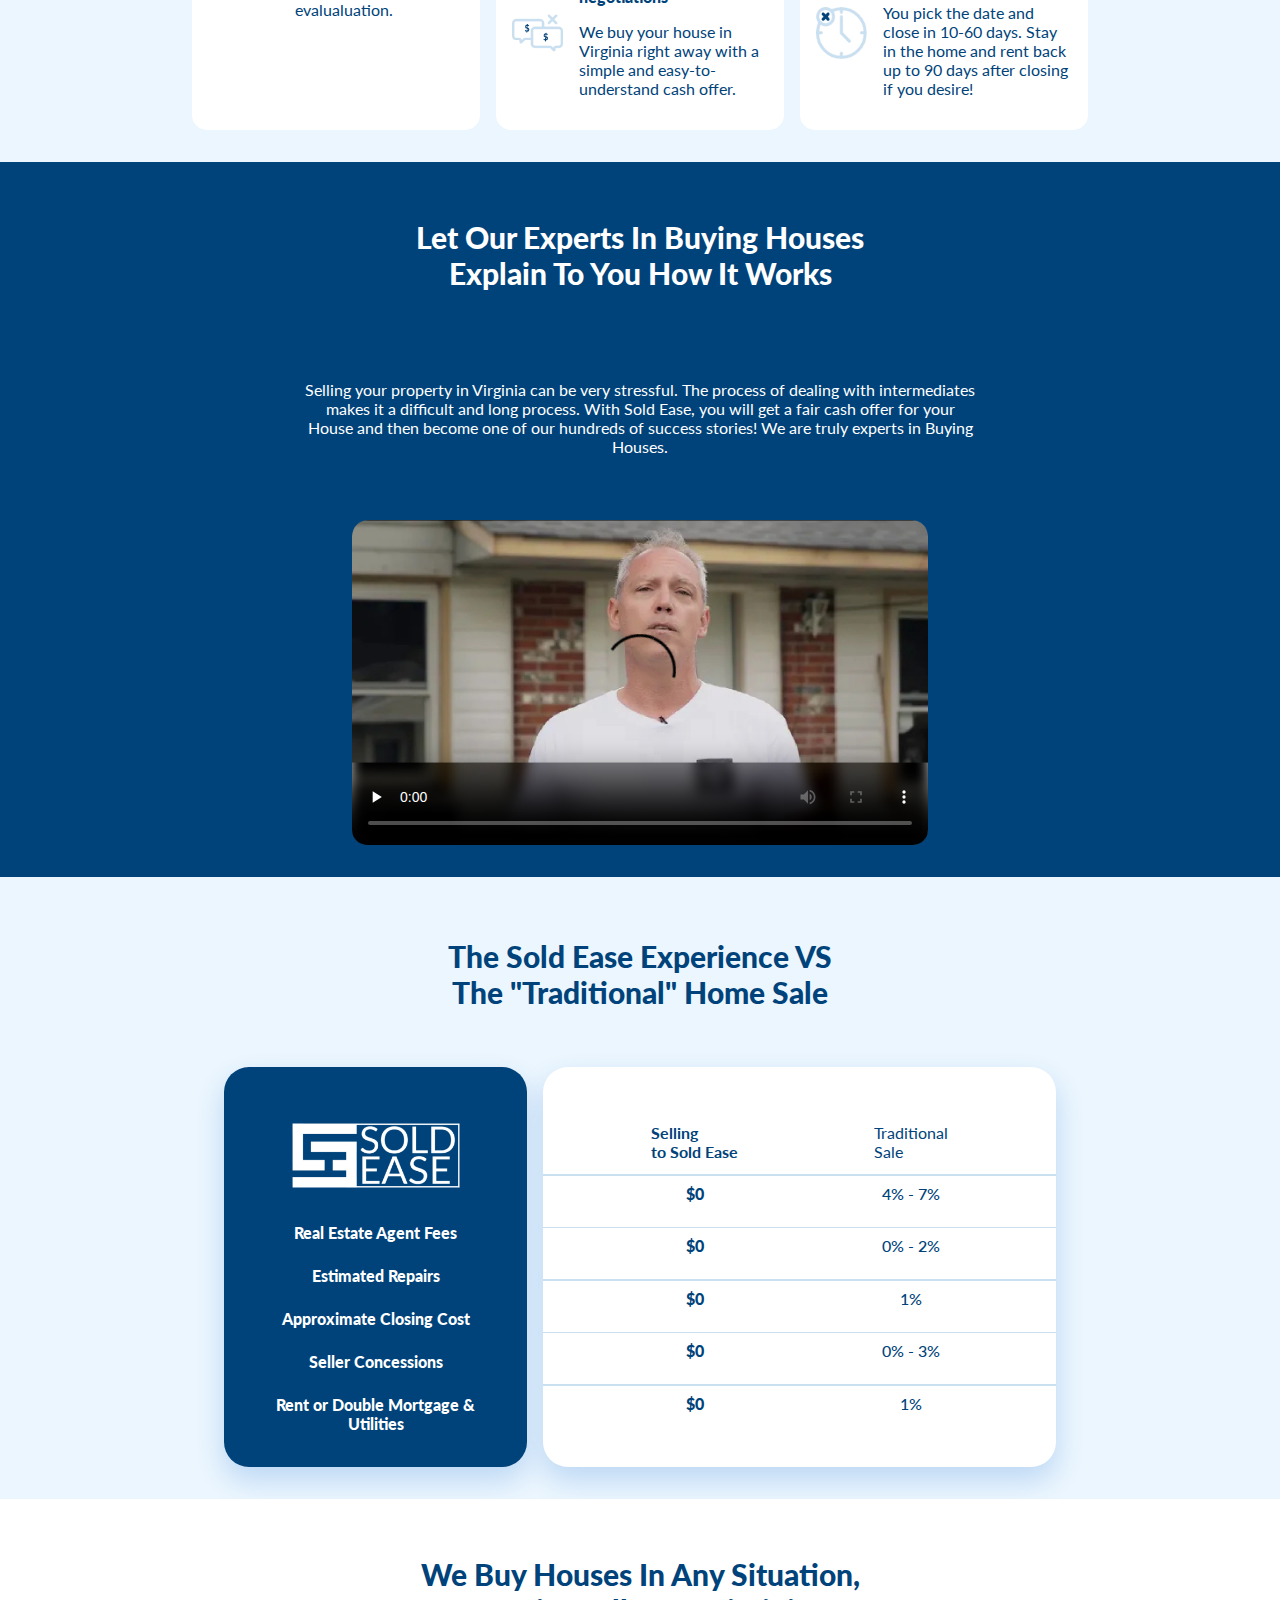
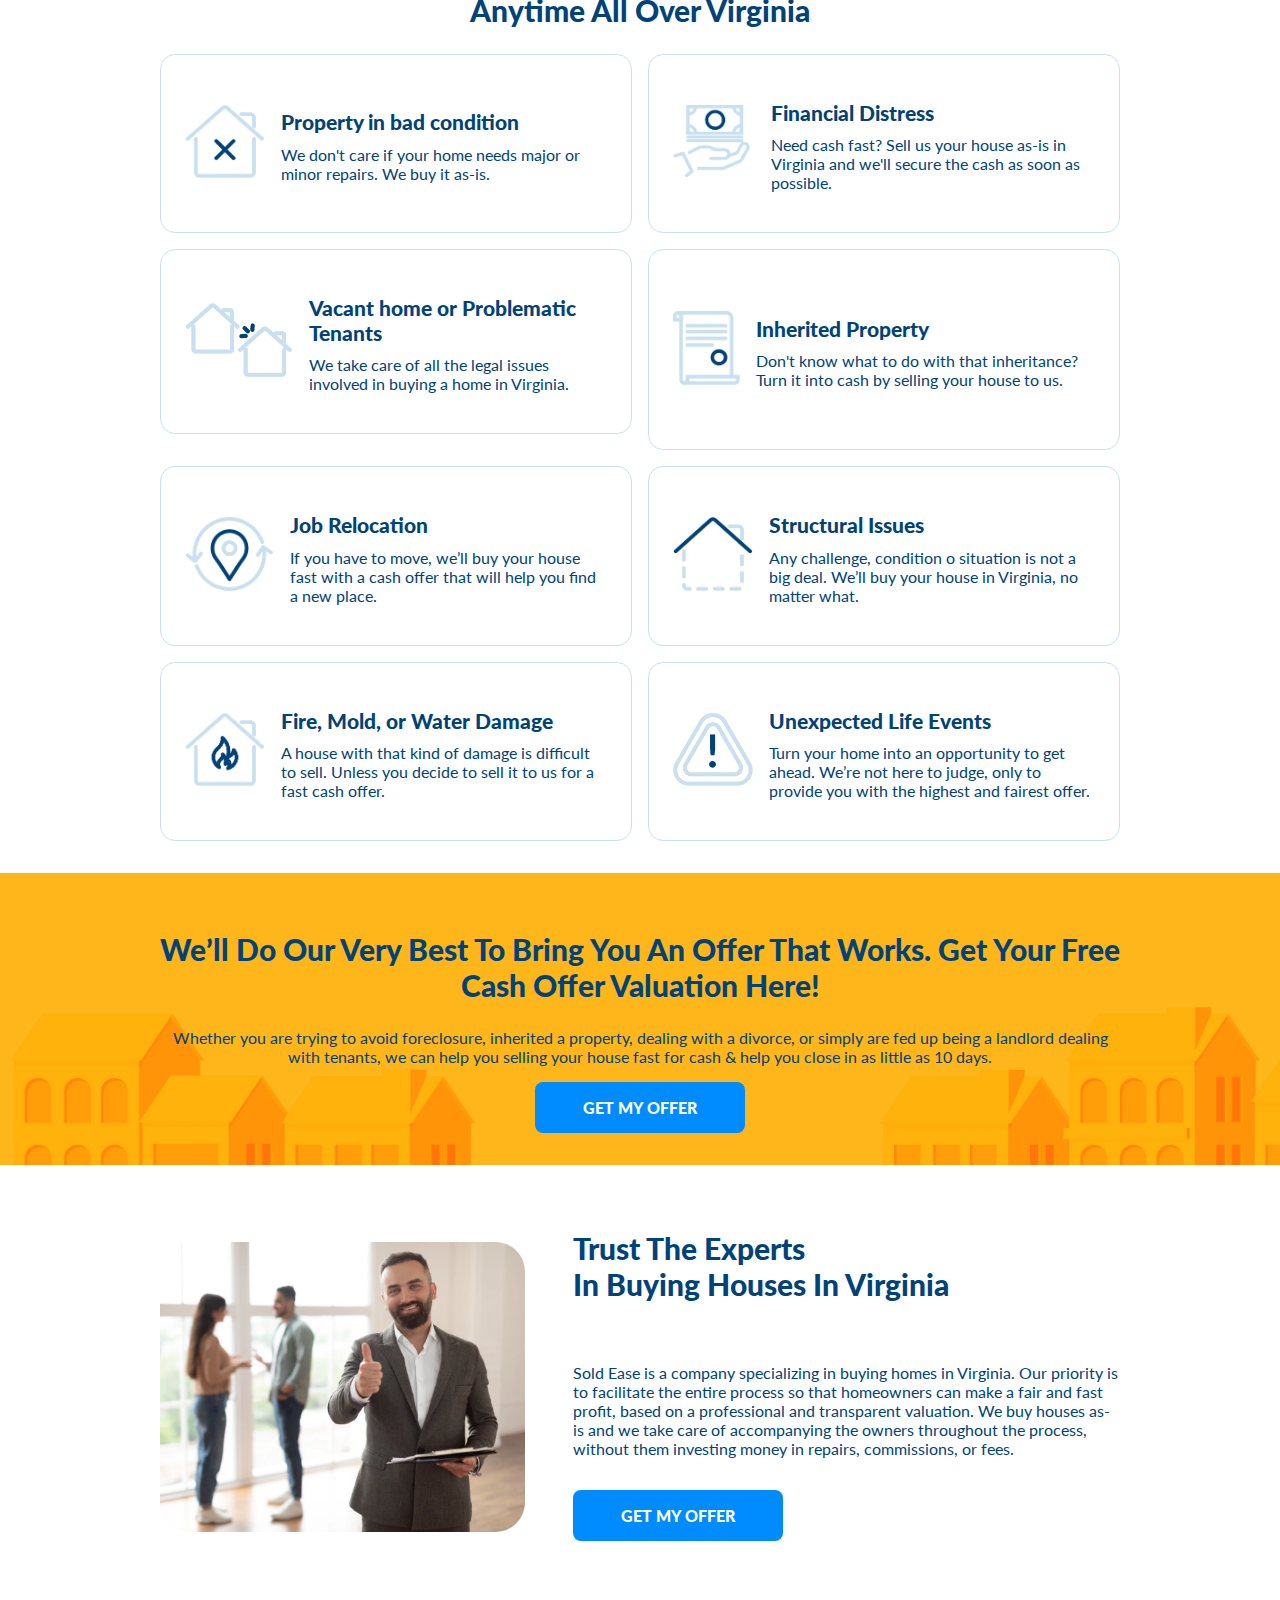
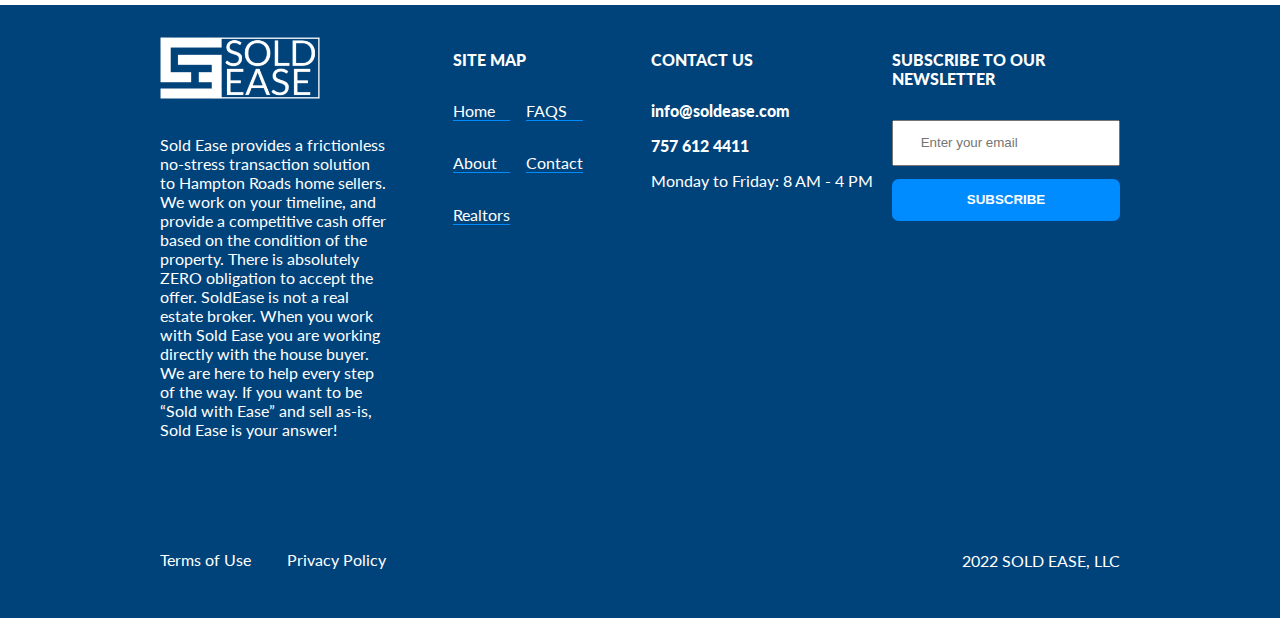
==== commit cf582510: "( update ) : changing iamges to webp format" ====
--- a/index.html
+++ b/index.html
@@ -15,7 +15,7 @@
     <header>
         <div class="container flex center">
             <figure class="logo">
-                <img class="logo__image" src="images/Sold-Ease-White-Logo-white - 250x150 .png" alt="SOLD EASE - Logo">
+                <img class="logo__image" src="images/Sold-Ease-White-Logo-white-250x150-.webp" alt="SOLD EASE - Logo">
             </figure>
             <nav class="menu fadeInRight" id="btns__menu">
                 <ul class="menu__container">
@@ -46,7 +46,7 @@
             </nav>
         </div>
     </header>
-    <main style="background-image: url(images/background\ image\ -\ main\ section@2x.png);">
+    <main style="background-image: url(images/background\ image\ -\ main\ section@2x.webp);">
         <div class="main container">
             <h1>Sell Your House <br> Fast In Virginia.</h1>
             <p class="main--subtile"><strong>The Most Trusted Hampton Roads Cash <br>Home Buyers Are Here To Help You!</strong></p>
@@ -62,12 +62,12 @@
             <div class="Asd_on--slider">
                 <div class="Asd_on--slider-contain">
                     <picture>
-                        <img src="images/Sold Ease Advertised on - ESPN-94.png" alt="Sold Ease Advertised ESPN-94">
-                        <img src="images/Sold Ease Advertised on - new3-wtkr.png" alt="Sold Ease Advertised new3-wtkr">
-                        <img src="images/Sold Ease Advertised on - the-eagle-97-3.png" alt="Sold Ease Advertised the-eagle-97">
-                        <img src="images/Sold Ease Advertised on -the wave 92.9.png" alt="Sold Ease Advertised the wave 92.9">
-                        <img src="images/Sold Ease Advertised on - wavy-tv.png" alt=" Sold Ease Advertised wavy-tv">
-                        <img src="images/Sold Ease Advertised on -WNISAM 790 am.png" alt="Sold Ease Advertised WNISAM 790 am">
+                        <img src="images/Sold-Ease-Advertised-on-ESPN-94.webp" alt="Sold Ease Advertised ESPN-94">
+                        <img src="images/Sold-Ease-Advertised-on-new3-wtkr.webp" alt="Sold Ease Advertised new3-wtkr">
+                        <img src="images/Sold-Ease-Advertised-on-the-eagle-97-3.webp" alt="Sold Ease Advertised the-eagle-97">
+                        <img src="images/Sold-Ease-Advertised-on-the-wave-92.9.webp" alt="Sold Ease Advertised the wave 92.9">
+                        <img src="images/Sold-Ease-Advertised-on-wavy-tv.webp" alt=" Sold Ease Advertised wavy-tv">
+                        <img src="images/Sold-Ease-Advertised-on-WNISAM-790-am.webp" alt="Sold Ease Advertised WNISAM 790 am">
                     </picture>
                 </div>
             </div>
@@ -76,8 +76,8 @@
     <section>
             <div class="we__buy container flex center">
                     <picture class="we__buy--img">
-                        <source media="(min-width:650px)" srcset="images/we-by-houses-virginia2x.png">
-                        <img src="images/we-by-houses-virginia.png" alt="we buy houses virginia-side-view-of-happy-broker">
+                        <source media="(min-width:650px)" srcset="images/we-by-houses-virginia2x.webp">
+                        <img src="images/we-by-houses-virginia.webp" alt="we buy houses virginia-side-view-of-happy-broker">
                     </picture>
                     <div class="we__buy__texts">               
                         <h2 class="we__buy--subtitle">We Buy Houses In Virginia,<br>Fast & Secure.</h2>
@@ -123,8 +123,8 @@
                     <a href="#offer" class="btn bluesky">GET MY OFFER</a>
             </div>
             <figure class="we_are__image">
-                <source media="(min-width:650px)" srcset="images/We-Are-Your-cash-home buyer-broker@2x.png">
-                <img src="images/We-Are-Your-cash-home buyer-broker.png" alt="We-Are-Your-cash-home buyer-broker happy">
+                <source media="(min-width:650px)" srcset="images/We-Are-Your-cash-home-buyer-broker_2x.webp">
+                <img src="images/We-Are-Your-cash-home-buyer-broker.webp" alt="We-Are-Your-cash-home buyer-broker happy">
             </figure>
         </div>
     </section>
@@ -134,35 +134,35 @@
             <p>Sell your house, condo, apartment, or any property to us, and forget the problems. We are here to make your selling experience easy and fast. Let everything in the hands of your trusted Home Buyers of Virginia, and you’ll have a cash offer…  </p>
             <div class="is_Simply__list">
                 <article class="is_Simply__list--item">
-                    <img src="icons/Sold-Ease-Is-Simply-1.png" alt="">
+                    <img src="icons/Sold-Ease-Is-Simply-1.webp" alt="icon house no repair ">
                     <div>
                         <h3>Sell Your House As-<br> Is With No Repairs</h3>
                         <p>We buy your house as-is. Just request your free cash offer evalualuation.</p>    
                     </div>
                 </article>
                 <article class="is_Simply__list--item">
-                     <img src="icons/Sold-Ease-Is-Simply-2.png" alt="">
+                     <img src="icons/Sold-Ease-Is-Simply-2.webp" alt="icon briefcase - no open hosues">
                      <div>
                          <h3>Without organizing<br>showings</h3>
                          <p>No open houses. Just a quick visit from our team.</p>
                      </div>
                 </article>
                 <article class="is_Simply__list--item">
-                    <img src="icons/Sold-Ease-Is-Simply-4.png" alt="">
+                    <img src="icons/Sold-Ease-Is-Simply-4.webp" alt="icon with money">
                     <div>
                         <h3>Without additional fees</h3>
                        <p>We pay all closing costs including yours, forget about paying commissions.</p>
                     </div>
                 </article>
                 <article class="is_Simply__list--item">
-                    <img src="icons/Sold-Ease-Is-Simply-3.png" alt="">
+                    <img src="icons/Sold-Ease-Is-Simply-3.webp" alt="icon messges with money ">
                     <div>
                         <h3>Without dealing with<br>negotiations</h3>
                        <p>We buy your house in Virginia right away with a simple and easy-to-understand cash offer.</p>
                     </div>
                 </article>
                 <article class="is_Simply__list--item">
-                    <img src="icons/Sold-Ease-Is-Simply-5.png" alt="">
+                    <img src="icons/Sold-Ease-Is-Simply-5.webp" alt="icon clock without restricted time">
                     <div>
                         <h3>Without restricted time</h3>
                        <p>You pick the date and close in 10-60 days. Stay in the home and rent back up to 90 days after closing if you desire!</p>
@@ -176,7 +176,7 @@
             <h2>Let Our Experts In Buying Houses<br>
                 Explain To You How It Works</h2>
                 <p>Selling your property in Virginia can be very stressful. The process of dealing with intermediates makes it a difficult and long process. With Sold Ease, you will get a fair cash offer for your House and then become one of our hundreds of success stories! We are truly experts in Buying Houses. </p>
-                <video width="320" height="240" controls preload="none" poster="images/cover-video-soldease.png">
+                <video width="320" height="240" controls preload="none" poster="images/cover-video-soldease.webp">
                     <source src="videos/SoldEase-video-desktop.mp4" type="video/mp4">
                 </video>
             </div>
@@ -188,7 +188,7 @@
             <div class="SE_Experience__list">
                 <dl class="SE_Experience__list--container">
                     <dt>
-                        <img class="logo__image" src="images/Sold-Ease-White-Logo-white - 250x150 .png" alt="SOLD EASE - Logo">
+                        <img class="logo__image" src="images/Sold-Ease-White-Logo-white-250x150-.webp" alt="SOLD EASE - Logo">
                     </dt>
                         <dd>Real Estate Agent Fees</dd>
                         <dd>Estimated Repairs</dd>
@@ -236,7 +236,7 @@
             <div class="we_buy_houses__list">
                 <article class="we_buy_houses__list--item flex center">
                     <picture>
-                        <img src="icons/we-buy-1.png" alt="">
+                        <img src="icons/we-buy-1.webp" alt="icon house in bad condition">
                     </picture>
                     <div class="we_buy_houses__list--texts">
                         <h3>Property in bad condition</h3>
@@ -245,7 +245,7 @@
                 </article>
                 <article class="we_buy_houses__list--item flex center">
                     <picture>
-                        <img src="icons/we-buy-2.png" alt="">
+                        <img src="icons/we-buy-2.webp" alt="icon hand wit money">
                     </picture>
                     <div class="we_buy_houses__list--texts">
                         <h3>Financial Distress</h3>
@@ -254,7 +254,7 @@
                 </article>
                 <article class="we_buy_houses__list--item flex center">
                     <picture>
-                        <img src="icons/we-buy-3.png" alt="">
+                        <img src="icons/we-buy-3.webp" alt="icon house Vacant next another one">
                     </picture>
                     <div class="we_buy_houses__list--texts">
                         <h3>Vacant home or Problematic Tenants</h3>
@@ -263,7 +263,7 @@
                 </article>
                 <article class="we_buy_houses__list--item flex center">
                     <picture>
-                        <img src="icons/we-buy-4.png" alt="">
+                        <img src="icons/we-buy-4.webp" alt="icon legal paper">
                     </picture>
                     <div class="we_buy_houses__list--texts">
                         <h3>Inherited Property</h3>
@@ -272,7 +272,7 @@
                 </article>
                 <article class="we_buy_houses__list--item flex center">
                     <picture>
-                        <img src="icons/we-buy-5.png" alt="">
+                        <img src="icons/we-buy-5.webp" alt="icon pin location">
                     </picture>
                     <div class="we_buy_houses__list--texts">
                         <h3>Job Relocation</h3>
@@ -281,7 +281,7 @@
                 </article>
                 <article class="we_buy_houses__list--item flex center">
                     <picture>
-                        <img src="icons/we-buy-6.png" alt="">
+                        <img src="icons/we-buy-6.webp" alt="House showing structural base">
                     </picture>
                     <div class="we_buy_houses__list--texts">
                         <h3>Structural Issues</h3>
@@ -290,7 +290,7 @@
                 </article>
                 <article class="we_buy_houses__list--item flex center">
                     <picture>
-                        <img src="icons/we-buy-7.png" alt="">
+                        <img src="icons/we-buy-7.webp" alt="icon house with fire">
                     </picture>
                     <div class="we_buy_houses__list--texts">
                         <h3>Fire, Mold, or Water Damage</h3>
@@ -299,7 +299,7 @@
                 </article>
                 <article class="we_buy_houses__list--item flex center">
                     <picture>
-                        <img src="icons/we-buy-8.png" alt="">
+                        <img src="icons/we-buy-8.webp" alt="icon tringle alert">
                     </picture>
                     <div class="we_buy_houses__list--texts">
                         <h3>Unexpected Life Events</h3>
@@ -309,7 +309,7 @@
             </div>
         </div>
     </section>
-    <section class="third-call-to-action" style="background-image: url(images/background-3th-call-to-action@2x.png);">
+    <section class="third-call-to-action" style="background-image: url(images/background-3th-call-to-action@2x.webp);">
         <div class="container">
             <h2>We’ll Do Our Very Best To Bring You An Offer That Works.
                 Get Your Free Cash Offer Valuation Here!</h2>
@@ -320,8 +320,8 @@
     <section class="we_are">
         <div class="container flex center">
             <figure class="we_are__image">
-                <source media="(min-width:650px)" srcset="images/real-estate-agent-showing-house@2x.png">
-                <img src="images/real-estate-agent-showing-house.png" alt="real-estate-agent-showing-house">
+                <source media="(min-width:650px)" srcset="images/real-estate-agent-showing-house@2x.webp">
+                <img src="images/real-estate-agent-showing-house.webp" alt="real-estate-agent-showing-house">
             </figure>
             <div class="we_are__texts">
                 <h2 class="we_are__texts--title">Trust The Experts <br>In Buying Houses In Virginia</h2>
@@ -334,7 +334,7 @@
         <nav class="footer__container container">
             <div class="footer__container-sub">
                 <figure class="container__img " loading="lazy">
-                    <img loading="lazy" src="images/Sold-Ease-White-Logo-white - 250x150 .png" alt="logo Atlantic Sotheby's International ">
+                    <img loading="lazy" src="images/Sold-Ease-White-Logo-white-250x150-.webp" alt="logo Atlantic Sotheby's International ">
                     <figcaption class="footer__container--copy">Sold Ease provides a frictionless no-stress transaction solution to Hampton Roads home sellers. We work on your timeline, and provide a competitive cash offer based on the condition of the property. There is absolutely ZERO obligation to accept the offer. SoldEase is not a real estate broker. When you work with Sold Ease you are working directly with the house buyer. We are here to help every step of the way. If you want to be “Sold with Ease” and sell as-is, Sold Ease is your answer!</figcaption>
                 </figure>
             </div>
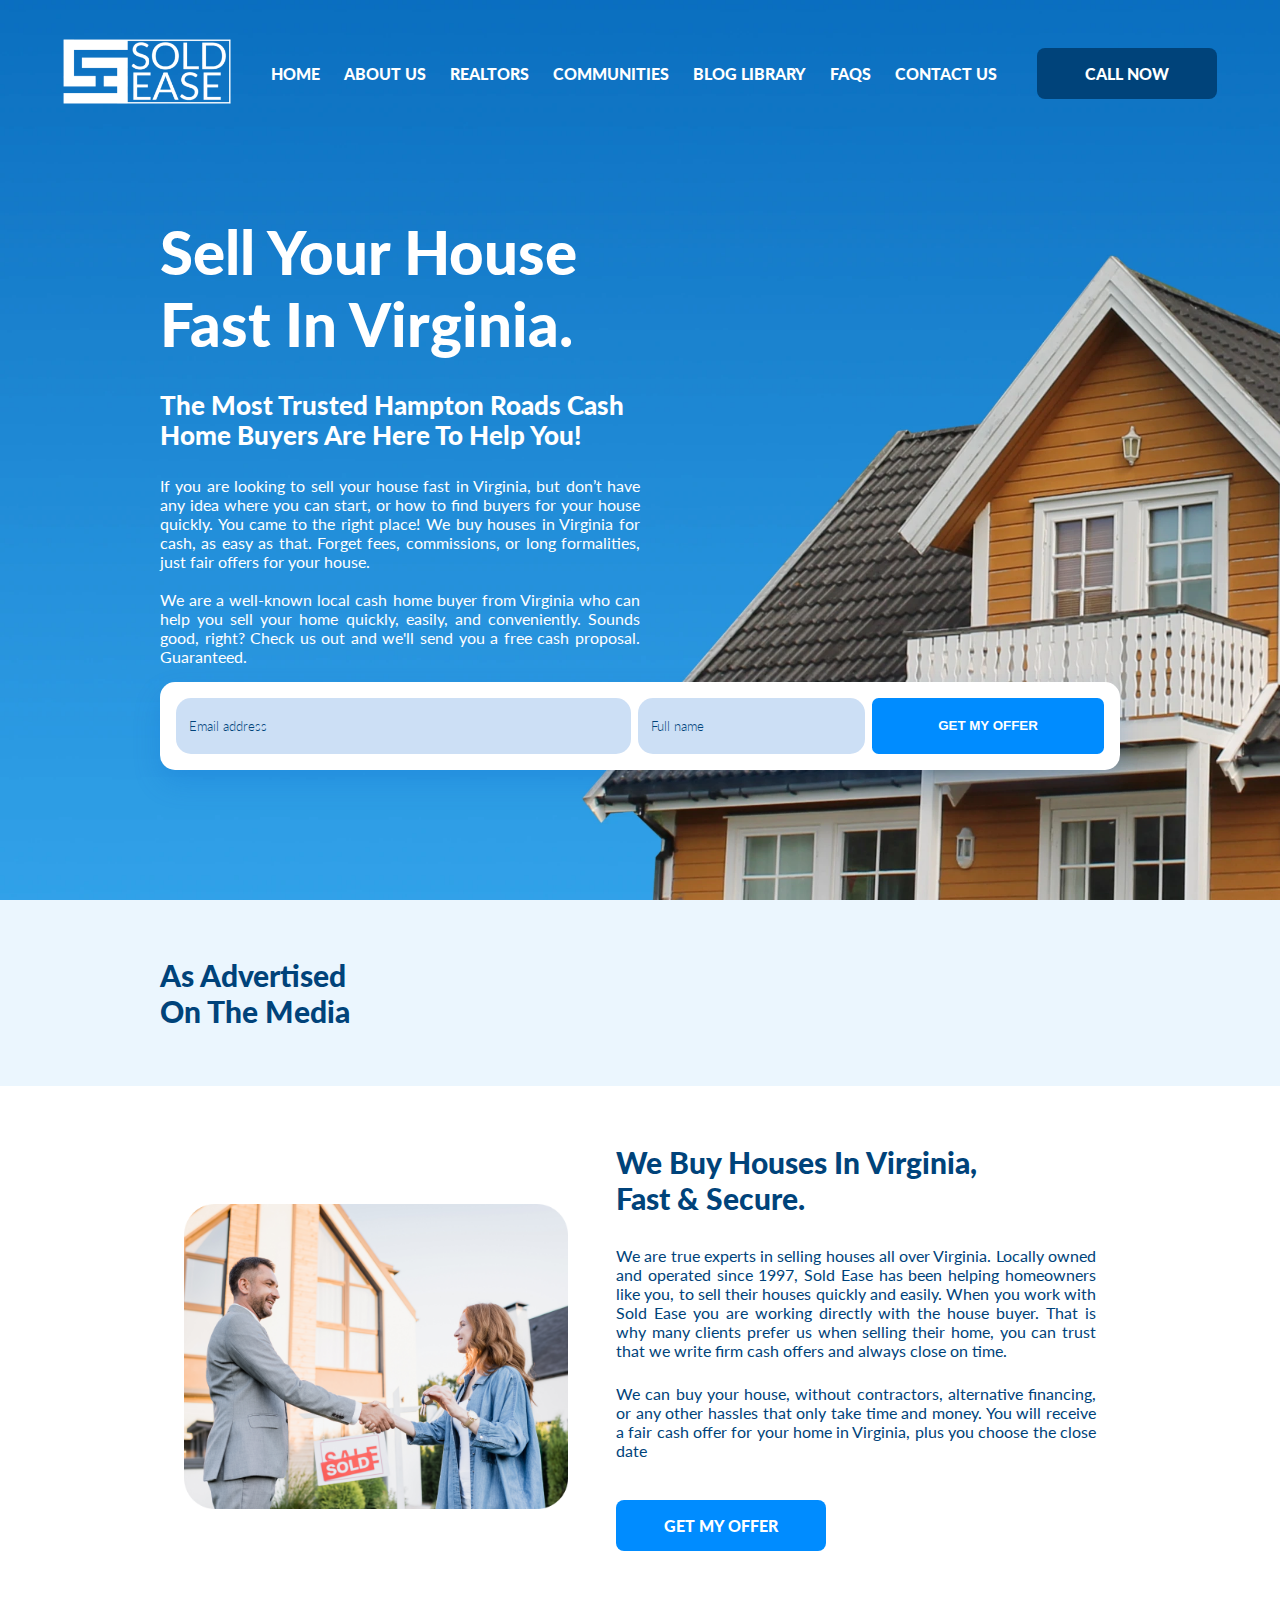
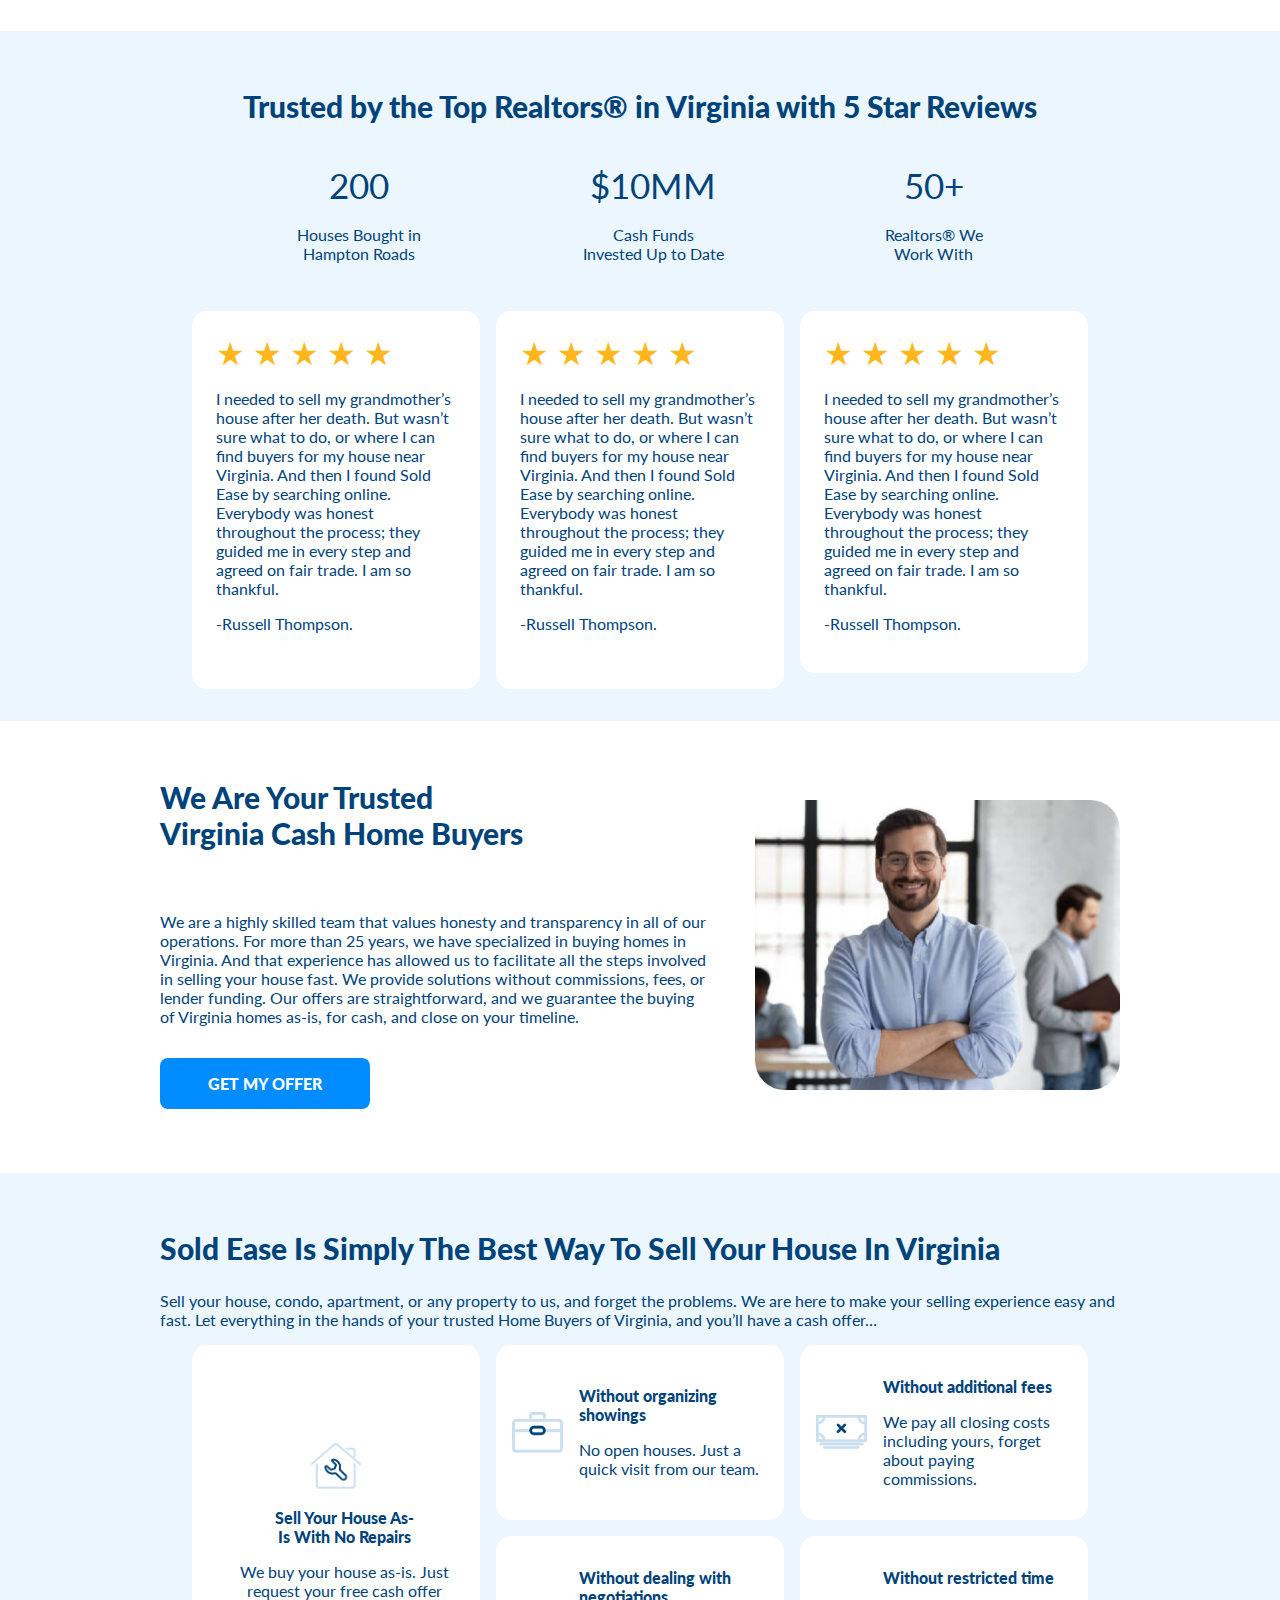
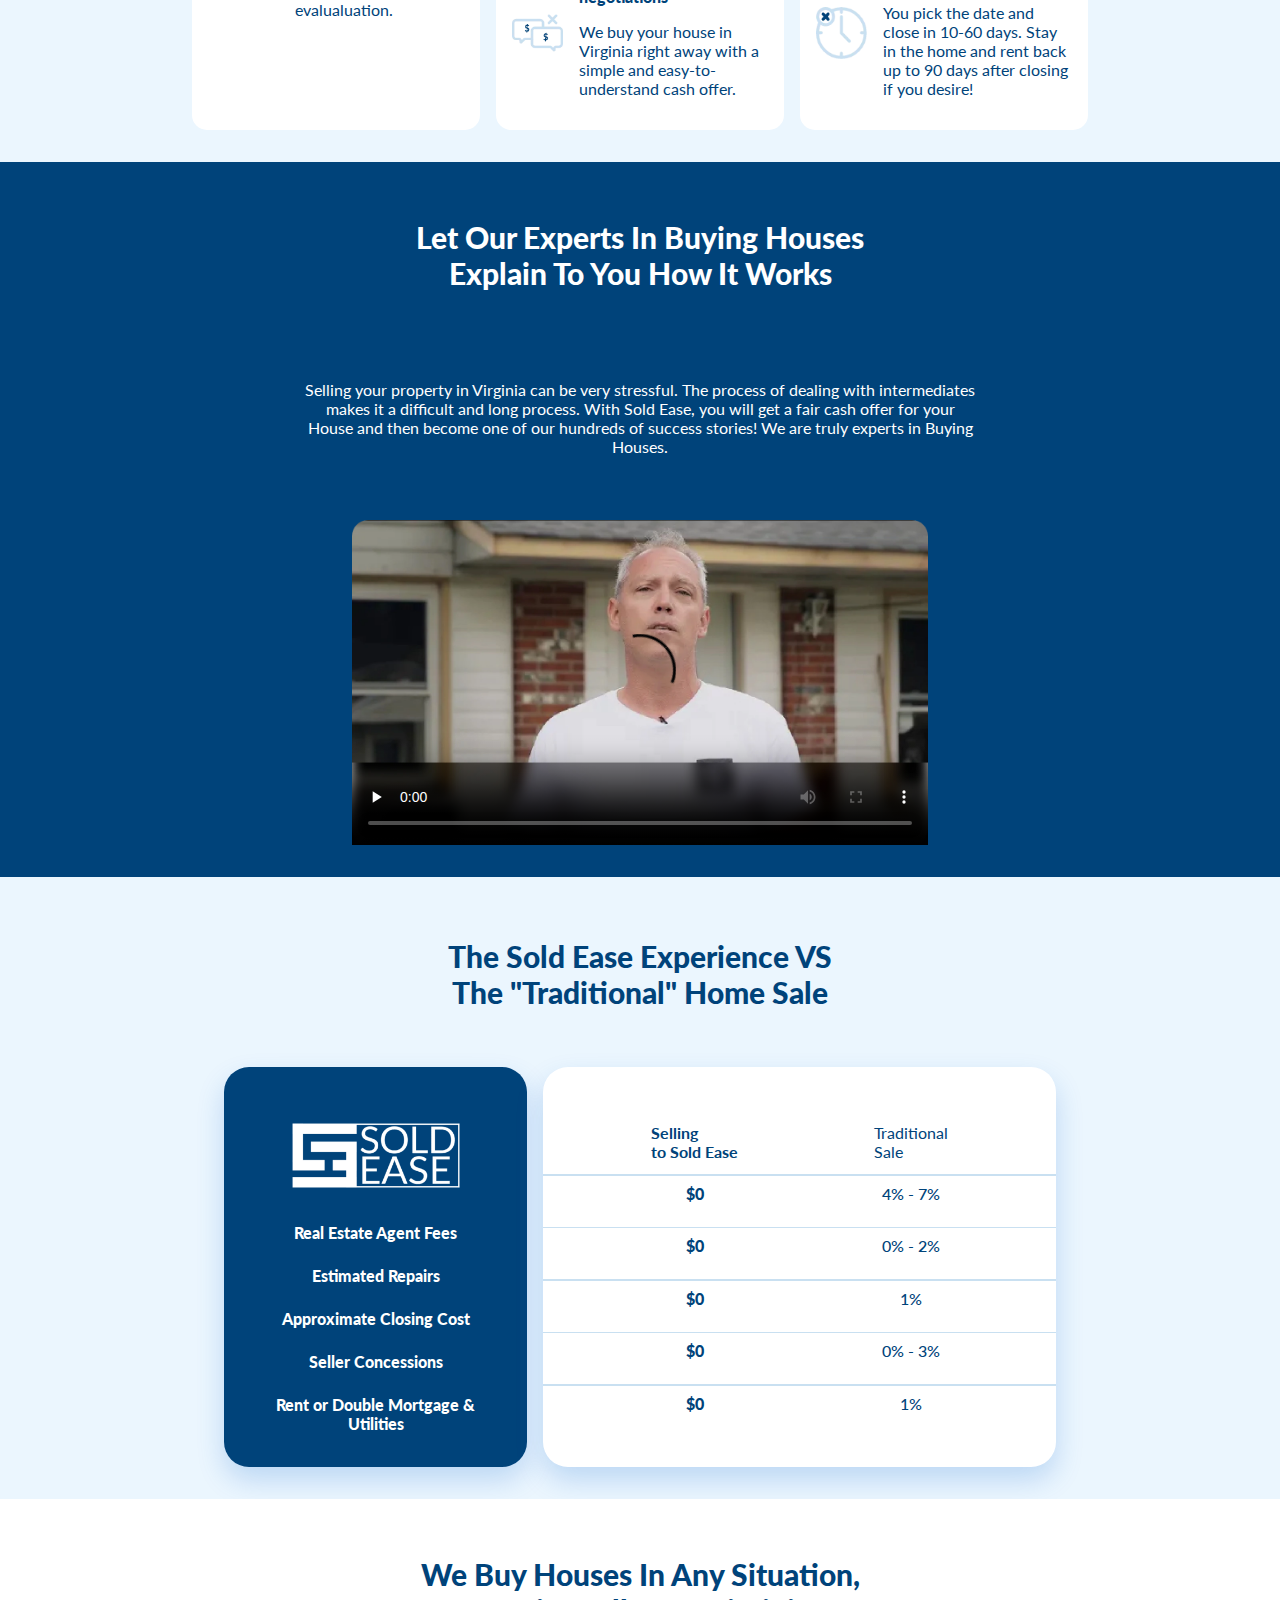
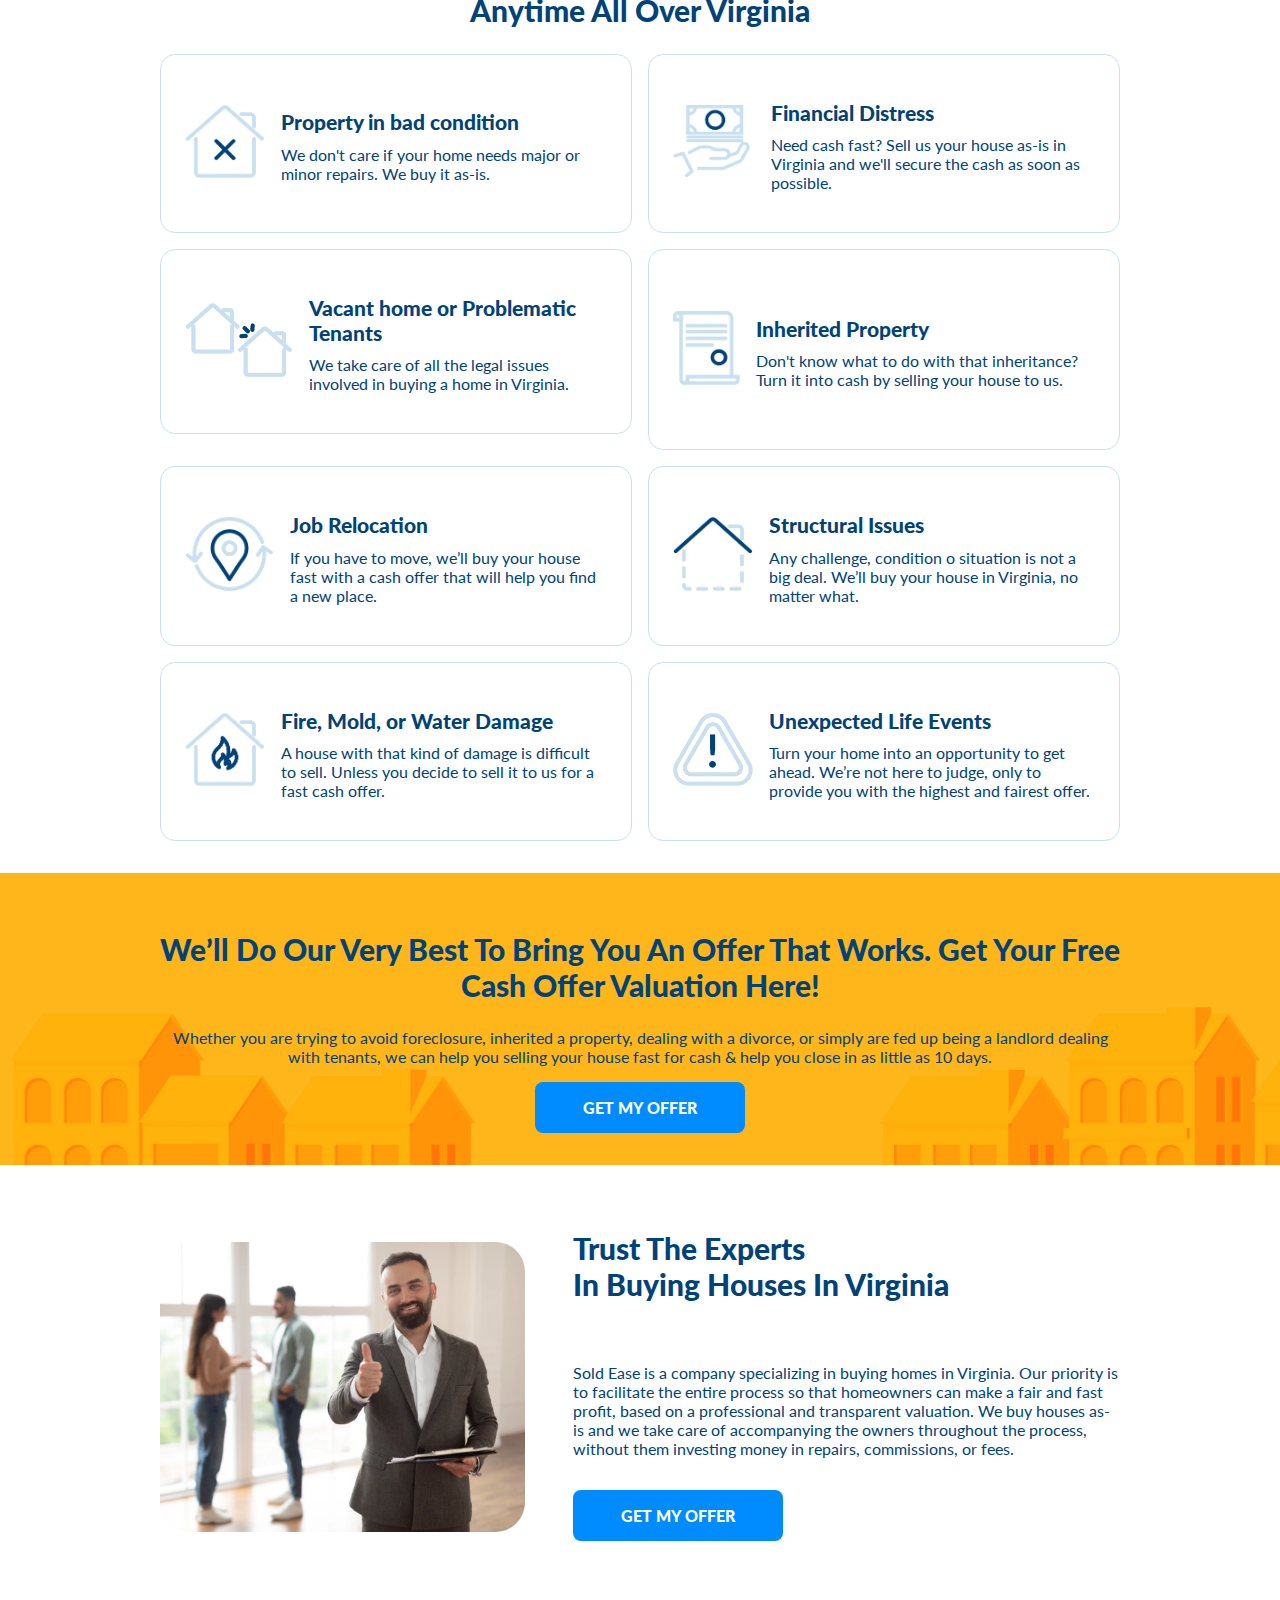
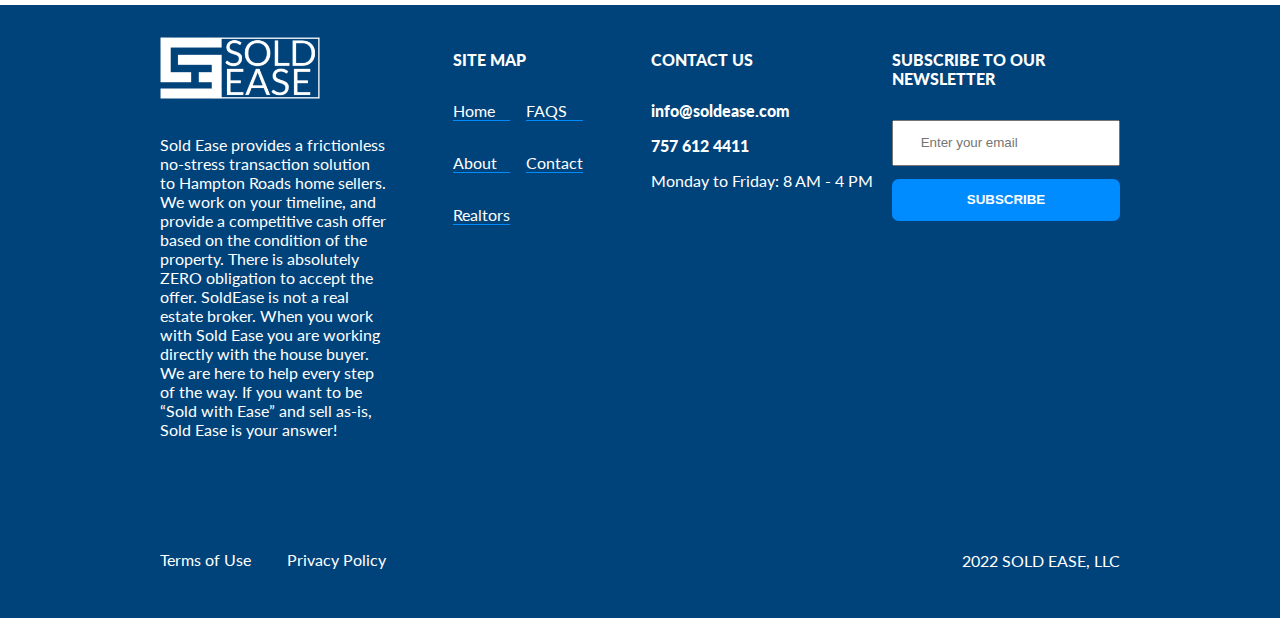
==== commit 184deab8: "(feature): adding the section on main to get the email and full name" ====
--- a/index.html
+++ b/index.html
@@ -10,6 +10,10 @@
     <link href="https://fonts.googleapis.com/css2?family=Lato:wght@300;400;900&display=swap" rel="stylesheet">
     <link rel="stylesheet" href="style.css">
     <link rel="shortcut icon" href="favicon.svg" type="image/x-icon">
+    <meta name="title" content="Sold Ease | Cash Home Buyers - Sell House For Cash - Sold Ease LLC">
+    <meta name="description" content="We Buy Homes as-is and hassle free. All-Cash Offer for Ugly Homes or In Need of Repairs. Get Paid Guaranteed Cash for your House in Hampton Roads Virginia area.">
+    <meta name="robots" content="index, follow">
+   
 </head>
 <body>
     <header>
@@ -22,27 +26,28 @@
                     <li>Home</li>
                     <li class="withSubitem">About Us
                         <ul class="menu__container--subitem">
-                            <li><a href="http://">Our Stor</a>y</li>
-                            <li><a href="http://">Meet The</a> Team</li>
-                            <li><a href="http://">Site map</a></li>
+                            <li><a href="/#our">Our Story</a></li>
+                            <li><a href="/#meet">Meet The  Team</a></li>
+                            <li><a href="/#sitemap">Site map</a></li>
                         </ul>
                     </li>
                     <li>Realtors</li>
-                    <li><a href="">COMMUNITIES</a></li>
-                    <li><a href="">BLOG LIBRARY</a></li>
-                    <li>FAQS</li>
-                    <li><a href="">CONTACT US</a></li>
+                    <li><a href="/#communities">COMMUNITIES</a></li>
+                    <li><a href="/#blog">BLOG LIBRARY</a></li>
+                    <li><a href="/#faqs">FAQS</a> </li>
+                    <li><a href="/#contact">CONTACT US</a></li>
                 </ul>
                 <menu class="buttom">
                     <li class="buttom__container">
                         <a class="buttom__container--call btn blue" href="tel:(757)612-4411">Call now</a>
                     </li>
                 </menu>
-                    <a class="McButton" id="McButton">
+                    <button class="McButton" id="McButton">
                         <b id="McBar1"></b>
                         <b id="McBar2"></b>
                         <b id="McBar3"></b>
-                    </a>
+                    </button>
+                
             </nav>
         </div>
     </header>
@@ -54,7 +59,12 @@
                 If you are looking to sell your house fast in Virginia, but don’t have any idea where you can start, or how to find buyers for your house quickly. You came to the right place! We buy houses in Virginia for cash, as easy as that. Forget fees, commissions, or long formalities, just fair offers for your house. <br><br>
                 We are a well-known local cash home buyer from Virginia who can help you sell your home quickly, easily, and conveniently. Sounds good, right? Check us out and we'll send you a free cash proposal. Guaranteed.
             </p>
-            </div>
+            <form id="offer" class="form sticky" action="https://example.com" method="post">
+                <input class="form__input" type="email" name="email" placeholder="Email address" required>
+                <input class="form__input" type="text" name="full-name" placeholder="Full name" required>
+                <input id="submit" class="form__submit btn bluesky"  type="submit" value="GET MY OFFER">
+            </form>
+        </div>
     </main>
     <section class="Asd_on">
         <div class="container flex center">
@@ -83,7 +93,7 @@
                         <h2 class="we__buy--subtitle">We Buy Houses In Virginia,<br>Fast & Secure.</h2>
                         <p class="we__buy--text">We are true experts in selling houses all over Virginia. Locally owned and operated since 1997, Sold Ease has been helping homeowners like you, to sell their houses quickly and easily. When you work with Sold Ease you are working directly with the house buyer. That is why many clients prefer us when selling their home, you can trust that we write firm cash offers and always close on time.</p>
                         <p class="we__buy--text">We can buy your house, without contractors, alternative financing, or any other hassles that only take time and money. You will receive a fair cash offer for your home in Virginia, plus you choose the close date</p>        
-                        <a href="#offer" class="btn bluesky">GET MY OFFER</a>
+                        <a href="/#offer" class="btn bluesky">GET MY OFFER</a>
                     </div>
             </div>
     </section>
@@ -314,7 +324,7 @@
             <h2>We’ll Do Our Very Best To Bring You An Offer That Works.
                 Get Your Free Cash Offer Valuation Here!</h2>
                 <p>Whether you are trying to avoid foreclosure, inherited a property, dealing with a divorce, or simply are fed up being a landlord dealing with tenants, we can help you selling your house fast for cash & help you close in as little as 10 days.</p>
-                <a href="" class="btn bluesky call">GET MY OFFER</a>
+                <a href="#offer" class="btn bluesky call">GET MY OFFER</a>
             </div>
     </section>
     <section class="we_are">
@@ -363,7 +373,7 @@
                     <li>
                         <form class="footer__form" action="email">
                             
-                            <input class="footer__form--input form__input" type="email" name="email" placeholder="Enter your email" required>
+                            <input class="footer__form--input" type="email" name="email" placeholder="Enter your email" required>
                             <input class="footer__form--submit btn bluesky"  type="submit" value="Subscribe">
                         </form>
                     </li>
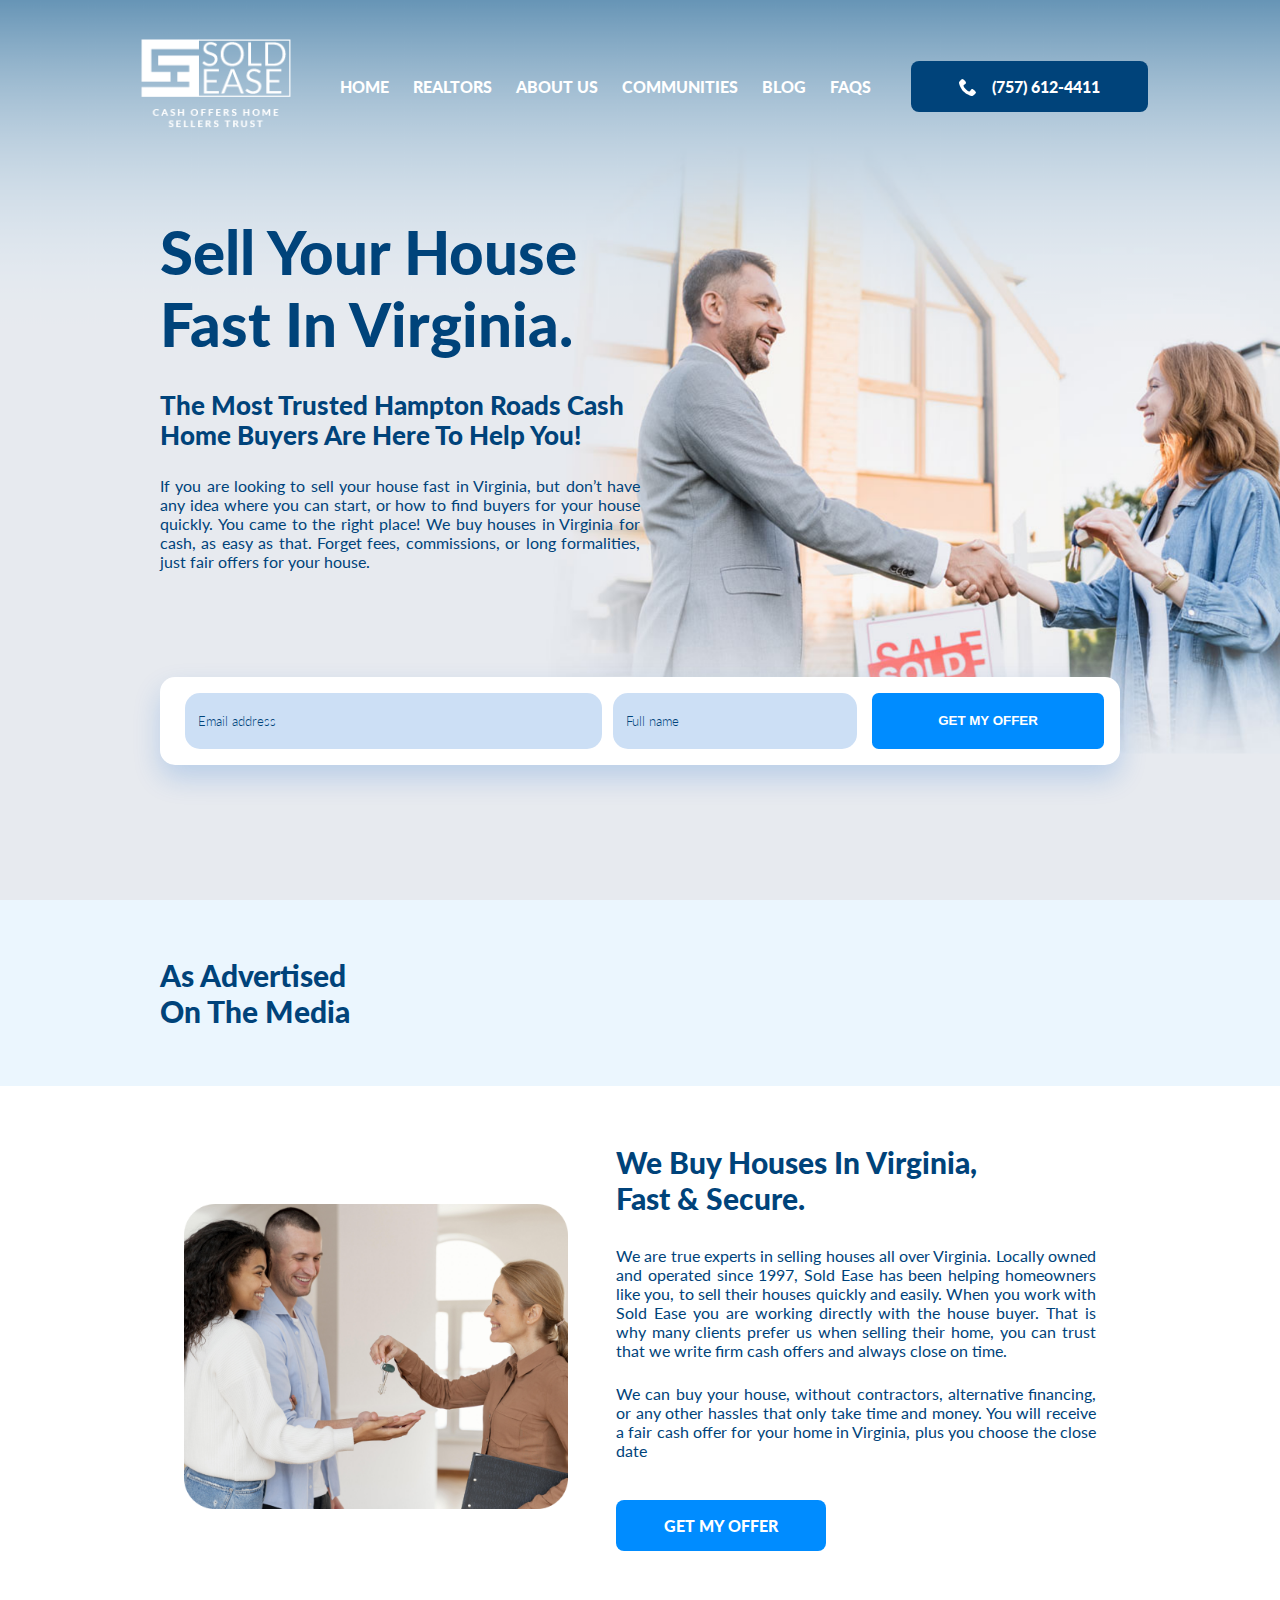
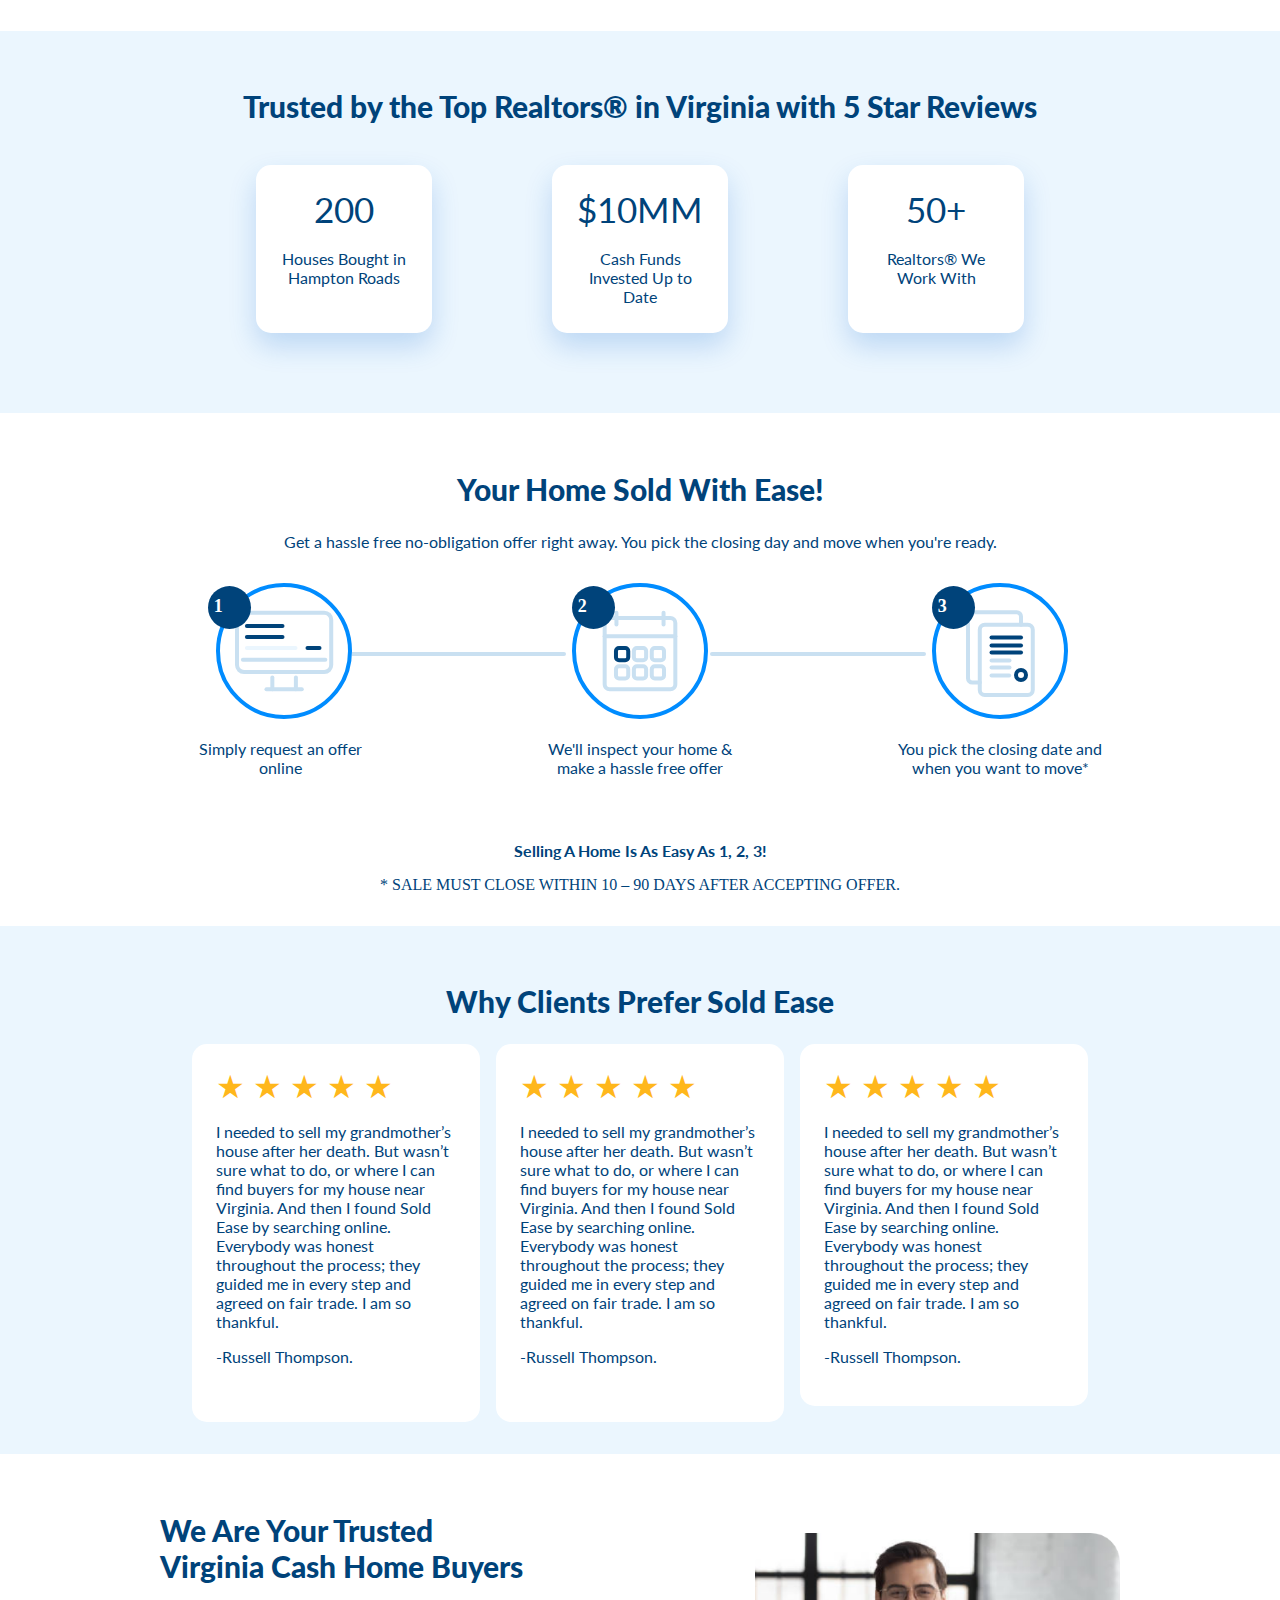
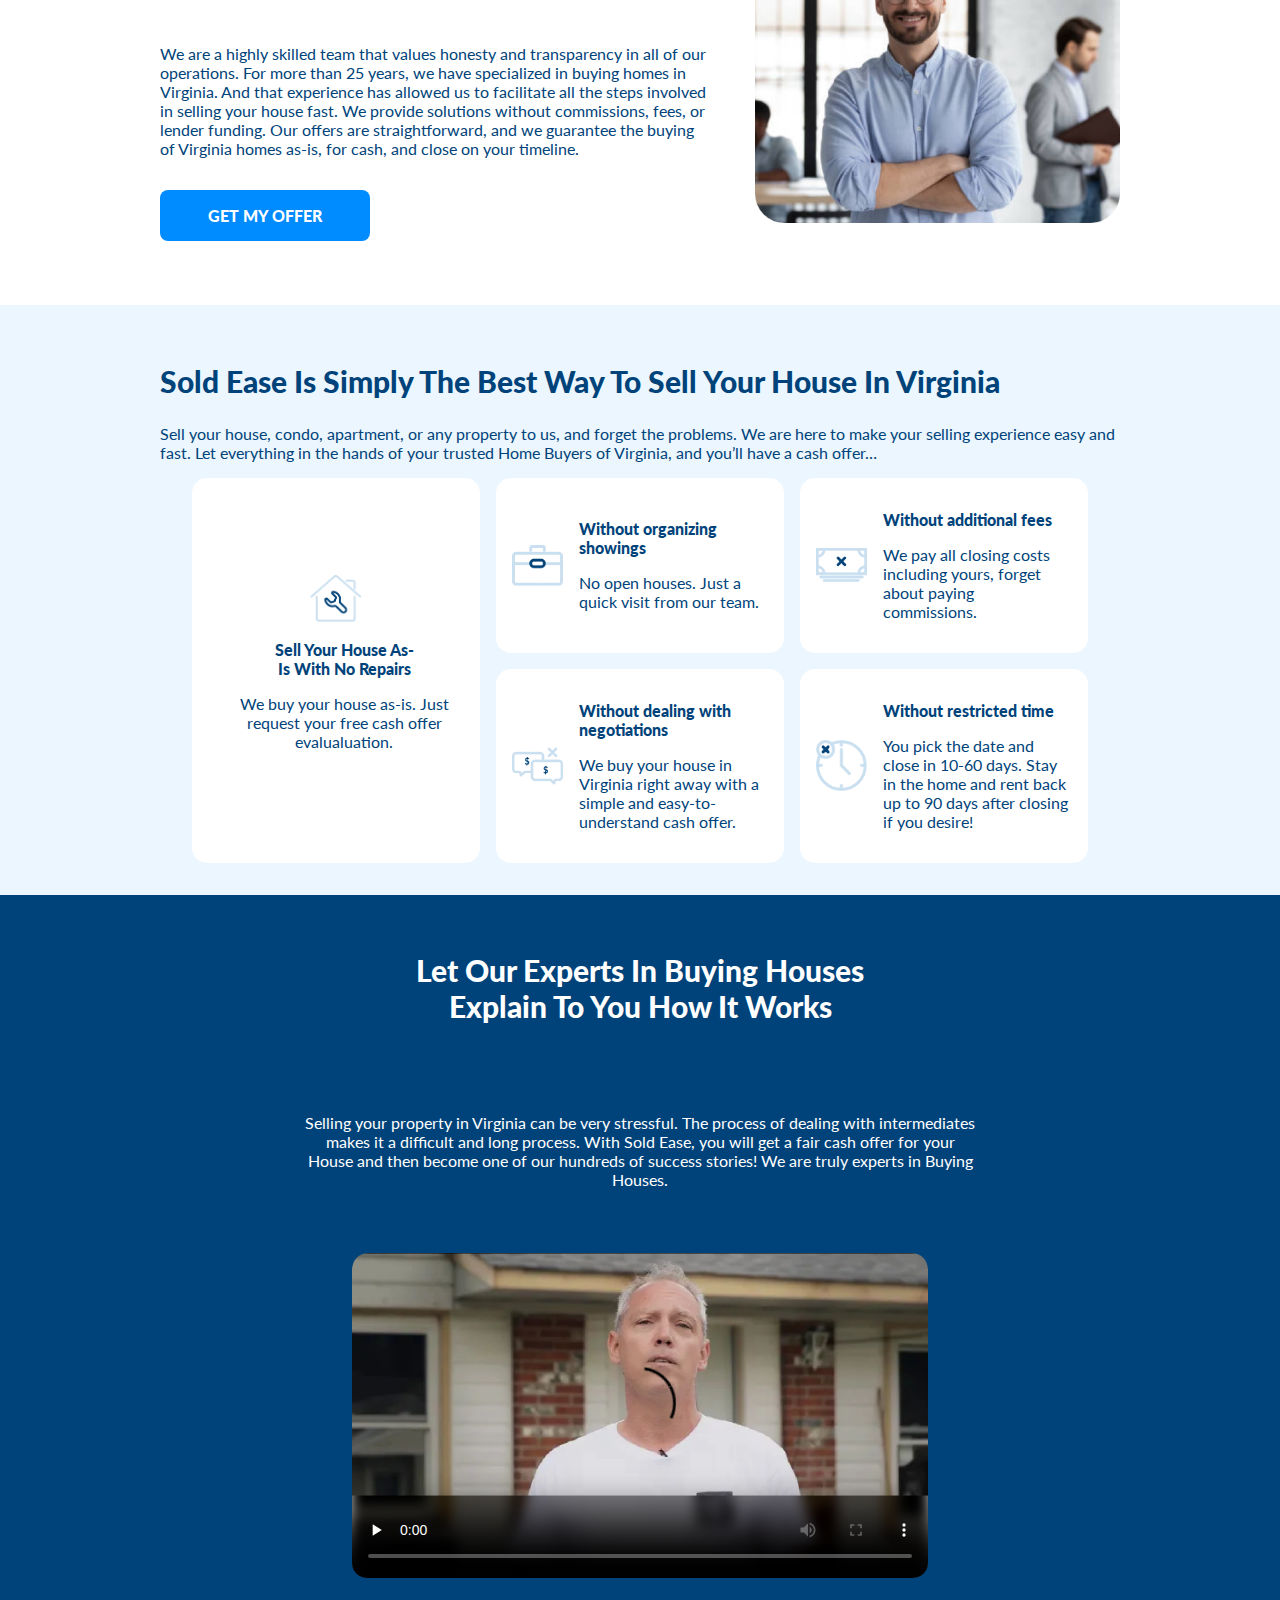
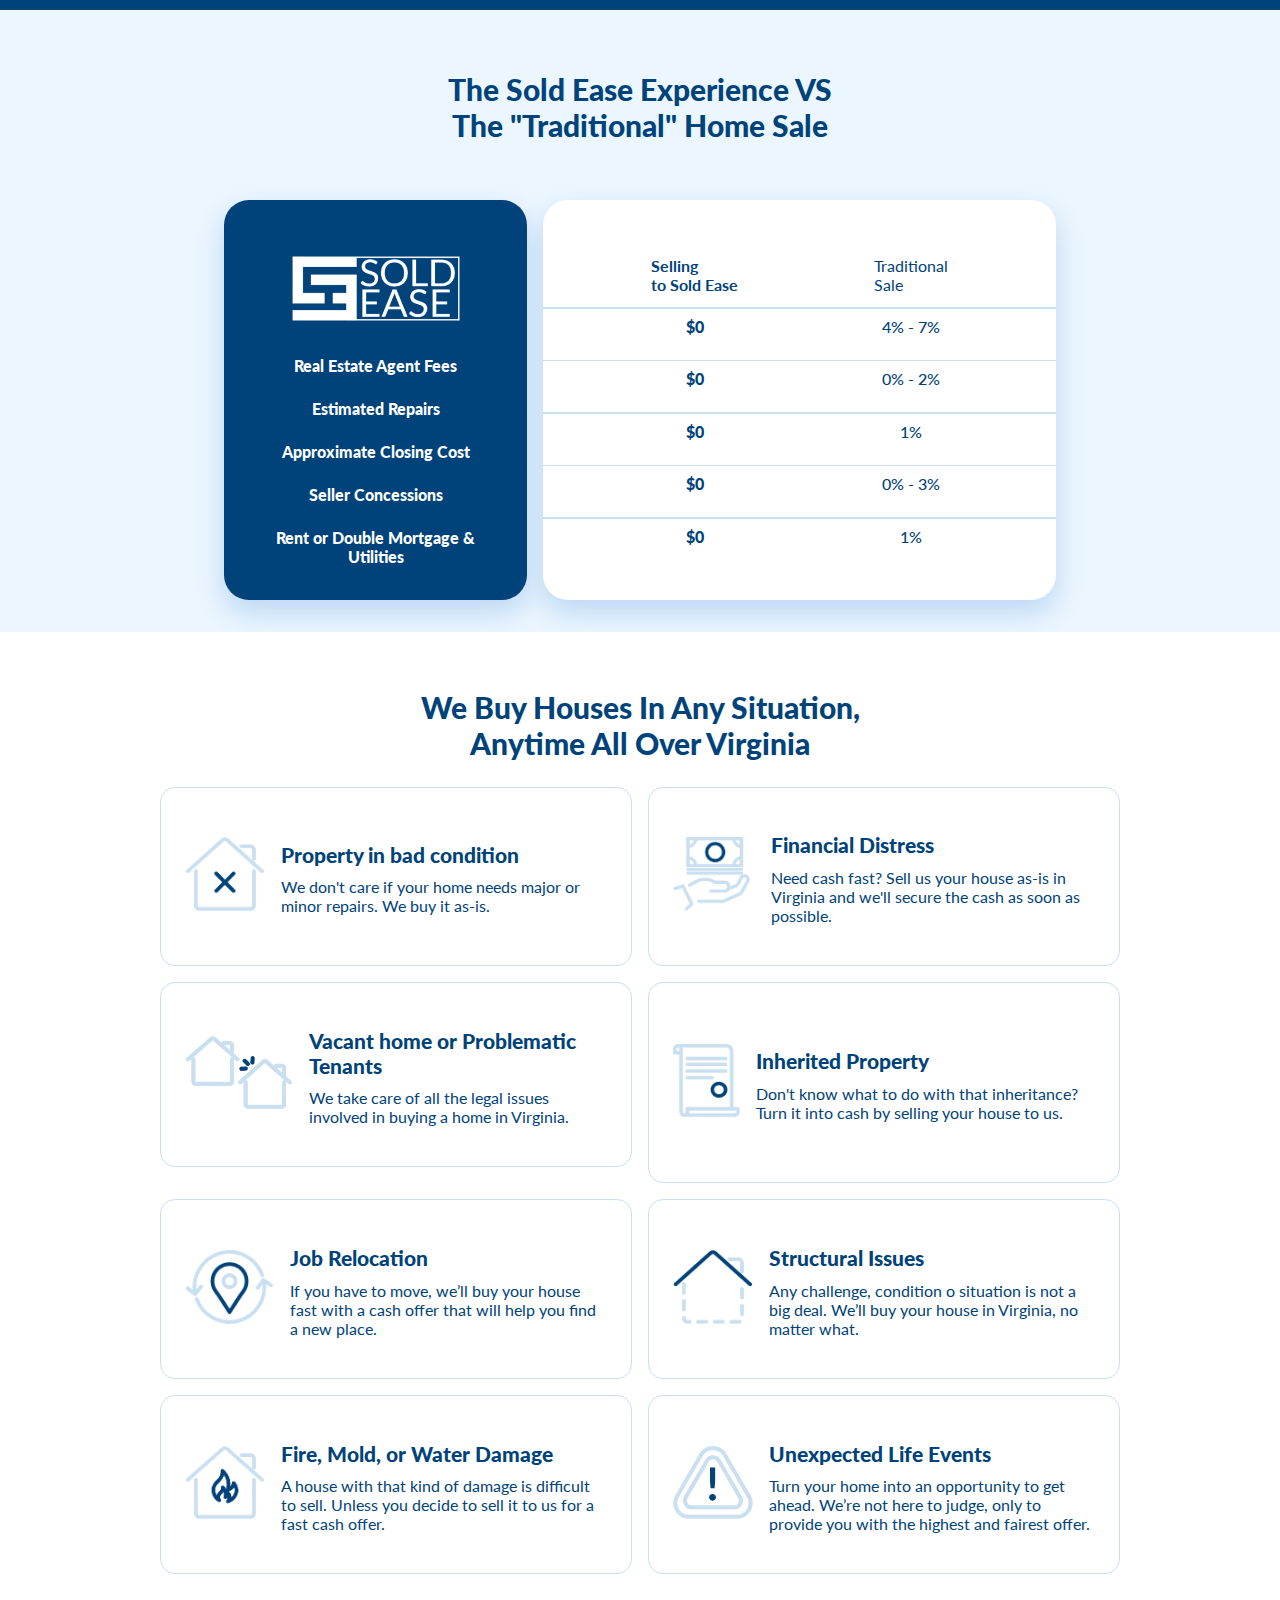
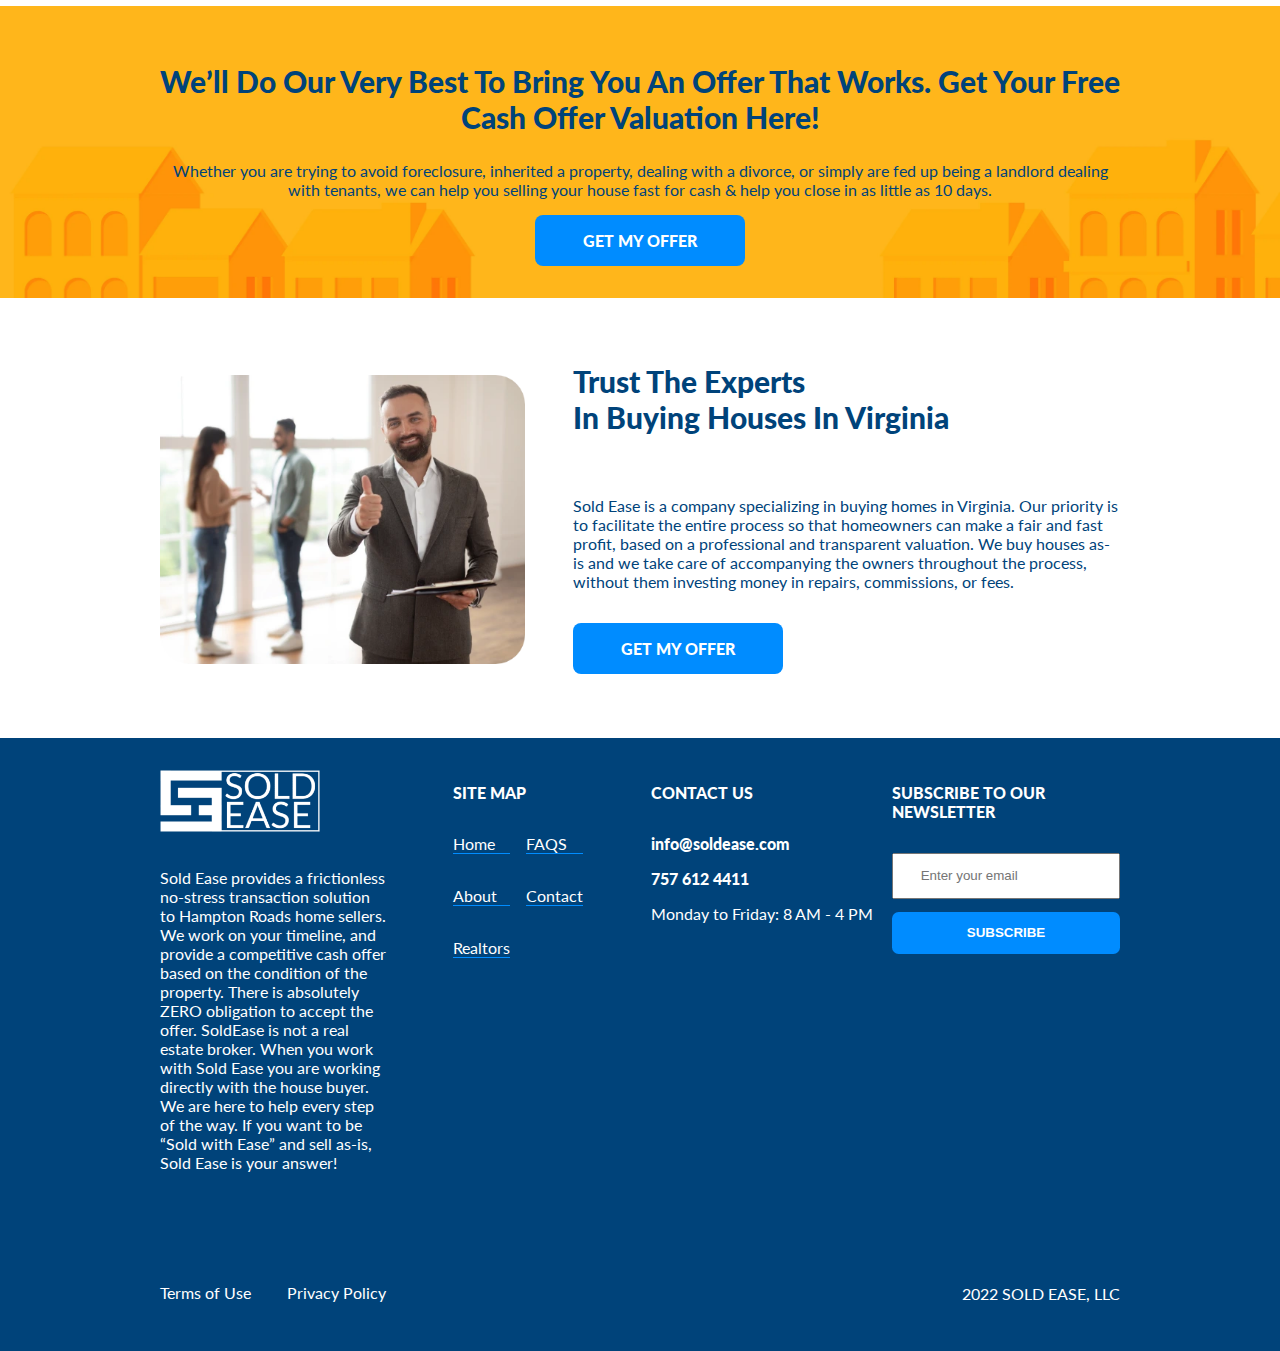
==== commit 1288f310: "( Update ): integrating adjustments to homepage" ====
--- a/index.html
+++ b/index.html
@@ -19,11 +19,18 @@
     <header>
         <div class="container flex center">
             <figure class="logo">
-                <img class="logo__image" src="images/Sold-Ease-White-Logo-white-250x150-.webp" alt="SOLD EASE - Logo">
+                <img class="logo__image" src="images/Logo-Sold-Ease-White-Home-Sellers-with-Slogan.svg" alt="SOLD EASE - Logo">
             </figure>
             <nav class="menu fadeInRight" id="btns__menu">
                 <ul class="menu__container">
                     <li>Home</li>
+                    <li class="withSubitem" >Realtors
+                        <ul class="menu__container--subitem">
+                            <li><a href="/#our">Marketing Support & Resources</a></li>
+                            <li><a href="/#meet">Agents Program</a></li>
+                            <li><a href="/#sitemap">Benefits for Agent</a></li>
+                        </ul>
+                    </li>
                     <li class="withSubitem">About Us
                         <ul class="menu__container--subitem">
                             <li><a href="/#our">Our Story</a></li>
@@ -31,15 +38,34 @@
                             <li><a href="/#sitemap">Site map</a></li>
                         </ul>
                     </li>
-                    <li>Realtors</li>
-                    <li><a href="/#communities">COMMUNITIES</a></li>
-                    <li><a href="/#blog">BLOG LIBRARY</a></li>
-                    <li><a href="/#faqs">FAQS</a> </li>
-                    <li><a href="/#contact">CONTACT US</a></li>
+                    <li class="withSubitem"><a href="/#communities">COMMUNITIES</a>
+                        <ul class="menu__container--subitem">
+                            <li><a href="/#our">Chesapeake</a></li>
+                            <li><a href="/#meet">Hampton</a></li>
+                            <li><a href="/#sitemap">Newport News</a></li>
+                            <li><a href="/#sitemap">Norfolk</a></li>
+                            <li><a href="/#sitemap">Portsmouth</a></li>
+                            <li><a href="/#sitemap">Suffolk</a></li>
+                            <li><a href="/#sitemap">Virginia Beach</a></li>
+                            <li><a href="/#sitemap">Other Communities</a></li>
+                        </ul>
+                    </li>
+                    <li class="withSubitem"><a href="/#blog">BLOG</a>
+                        <ul class="menu__container--subitem">
+                            <li><a href="/#our">Seller's Agent Resource Center</a></li>
+                            <li><a href="/#meet">Hampton</a></li>
+                            <li><a href="/#sitemap">Home Seller's Resource Center</a></li>
+                            <li><a href="/#sitemap">Company News</a></li>
+                            <li><a href="/#sitemap">Local Culture & Communities</a></li>
+                            <li><a href="/#sitemap">Cash Home Buying Industry</a></li>
+                        </ul>
+                    </li>
+                    <li><a href="/#faqs">FAQS</a> </li> 
                 </ul>
                 <menu class="buttom">
                     <li class="buttom__container">
-                        <a class="buttom__container--call btn blue" href="tel:(757)612-4411">Call now</a>
+                        
+                        <a class="buttom__container--call btn blue" href="tel:(757)612-4411"> <img src="icons/phone-icon.svg" alt="icon phone">(757) 612-4411</a>
                     </li>
                 </menu>
                     <button class="McButton" id="McButton">
@@ -51,17 +77,23 @@
             </nav>
         </div>
     </header>
-    <main style="background-image: url(images/background\ image\ -\ main\ section@2x.webp);">
+    <main style="background-image: url(images/background-image-mainsectionv2@2x.png);">
         <div class="main container">
             <h1>Sell Your House <br> Fast In Virginia.</h1>
             <p class="main--subtile"><strong>The Most Trusted Hampton Roads Cash <br>Home Buyers Are Here To Help You!</strong></p>
             <p class="main--copy">
-                If you are looking to sell your house fast in Virginia, but don’t have any idea where you can start, or how to find buyers for your house quickly. You came to the right place! We buy houses in Virginia for cash, as easy as that. Forget fees, commissions, or long formalities, just fair offers for your house. <br><br>
-                We are a well-known local cash home buyer from Virginia who can help you sell your home quickly, easily, and conveniently. Sounds good, right? Check us out and we'll send you a free cash proposal. Guaranteed.
-            </p>
-            <form id="offer" class="form sticky" action="https://example.com" method="post">
-                <input class="form__input" type="email" name="email" placeholder="Email address" required>
-                <input class="form__input" type="text" name="full-name" placeholder="Full name" required>
+                If you are looking to sell your house fast in Virginia, but don’t have any idea where you can start, or how to find buyers for your house quickly. You came to the right place! We buy houses in Virginia for cash, as easy as that. Forget fees, commissions, or long formalities, just fair offers for your house.</p>
+                <br>
+                <br>
+                <br>
+                <br>
+                <br>
+            <form id="offer" class="form" action="https://example.com" method="post">
+                <div>
+                    <input class="form__input" type="email" name="email" placeholder="Email address" required>
+                    <input class="form__input" type="text" name="full-name" placeholder="Full name" required>
+
+                </div>
                 <input id="submit" class="form__submit btn bluesky"  type="submit" value="GET MY OFFER">
             </form>
         </div>
@@ -86,8 +118,8 @@
     <section>
             <div class="we__buy container flex center">
                     <picture class="we__buy--img">
-                        <source media="(min-width:650px)" srcset="images/we-by-houses-virginia2x.webp">
-                        <img src="images/we-by-houses-virginia.webp" alt="we buy houses virginia-side-view-of-happy-broker">
+                        <source media="(min-width:650px)" srcset="images/female-realtor-handing-couple-keys-their-new-home@2x.png">
+                        <img src="images/female-realtor-handing-couple-keys-their-new-home.png" alt="we buy houses virginia-side-view-of-happy-broker">
                     </picture>
                     <div class="we__buy__texts">               
                         <h2 class="we__buy--subtitle">We Buy Houses In Virginia,<br>Fast & Secure.</h2>
@@ -104,7 +136,43 @@
                 <p><strong><span>200<br></span><br>Houses Bought in <br> Hampton Roads</strong></p>
                 <p><strong><span>$10MM<br></span><br> Cash Funds<br> Invested Up to Date</strong></p>
                 <p><strong><span>50+<br></span><br>Realtors® We<br> Work With</strong></p>
-            </div>
+            </div>  
+        </div>
+    </section>
+    <section class="Your_Home_Sold_Ease">
+        <div class="container">
+            <h2>Your Home Sold With Ease!</h2>
+            <p>Get a hassle free no-obligation offer right away. You pick the closing day and move when you're ready.</p>
+            <div class="Your_Home--icons">
+                <article>
+                    <picture>
+                        <img src="icons/Your_Home_1.svg" alt="icon simple request">
+                        <hr>
+                    </picture>
+                    <p>Simply request an offer online</p>
+                </article>
+                <article>
+                    <picture>
+                        <img src="icons/Your_Home_2.svg" alt="icon simple request">
+                        <hr>
+                    </picture>
+                    <p>We'll inspect your home & make a hassle free offer</p>
+                </article>
+                <article>
+                    <picture>
+                        <img src="icons/Your_Home_3.svg" alt="icon simple request">
+                       
+                    </picture>
+                    <p>You pick the closing date and when you want to move*</p>
+                </article>
+            </div>
+            <p><strong>Selling A Home Is As Easy As 1, 2, 3!</strong></p>
+            <span>* SALE MUST CLOSE WITHIN 10 – 90 DAYS AFTER ACCEPTING OFFER.</span>
+        </div>
+    </section>
+    <section class="what_clients_say">
+        <div class="container">
+            <h2>Why Clients Prefer Sold Ease</h2>
             <div class="Trusted__by--comments">
                 <article class="Trusted__by--comment">
                     <span>★ ★ ★ ★ ★</span>
@@ -121,7 +189,7 @@
                     <p>I needed to sell my grandmother’s house after her death. But wasn’t sure what to do, or where I can find buyers for my house near Virginia. And then I found Sold Ease by searching online. Everybody was honest throughout the process; they guided me in every step and agreed on fair trade. I am so thankful.</p>
                     <h3><b>-Russell Thompson.</b></h3>
                 </article>
-            </div>    
+            </div>  
         </div>
     </section>
     <section class="we_are">
--- a/style.css
+++ b/style.css
@@ -6,6 +6,7 @@
 @import "css/advertised_On.css";
 @import "css/we__buy.css";
 @import "css/trusted_By.css";
+@import "css/Your_Home_Sold_Ease.css";
 @import "css/we_Are.css";
 @import "css/is_Simply.css";
 @import "css/let_Our.css";
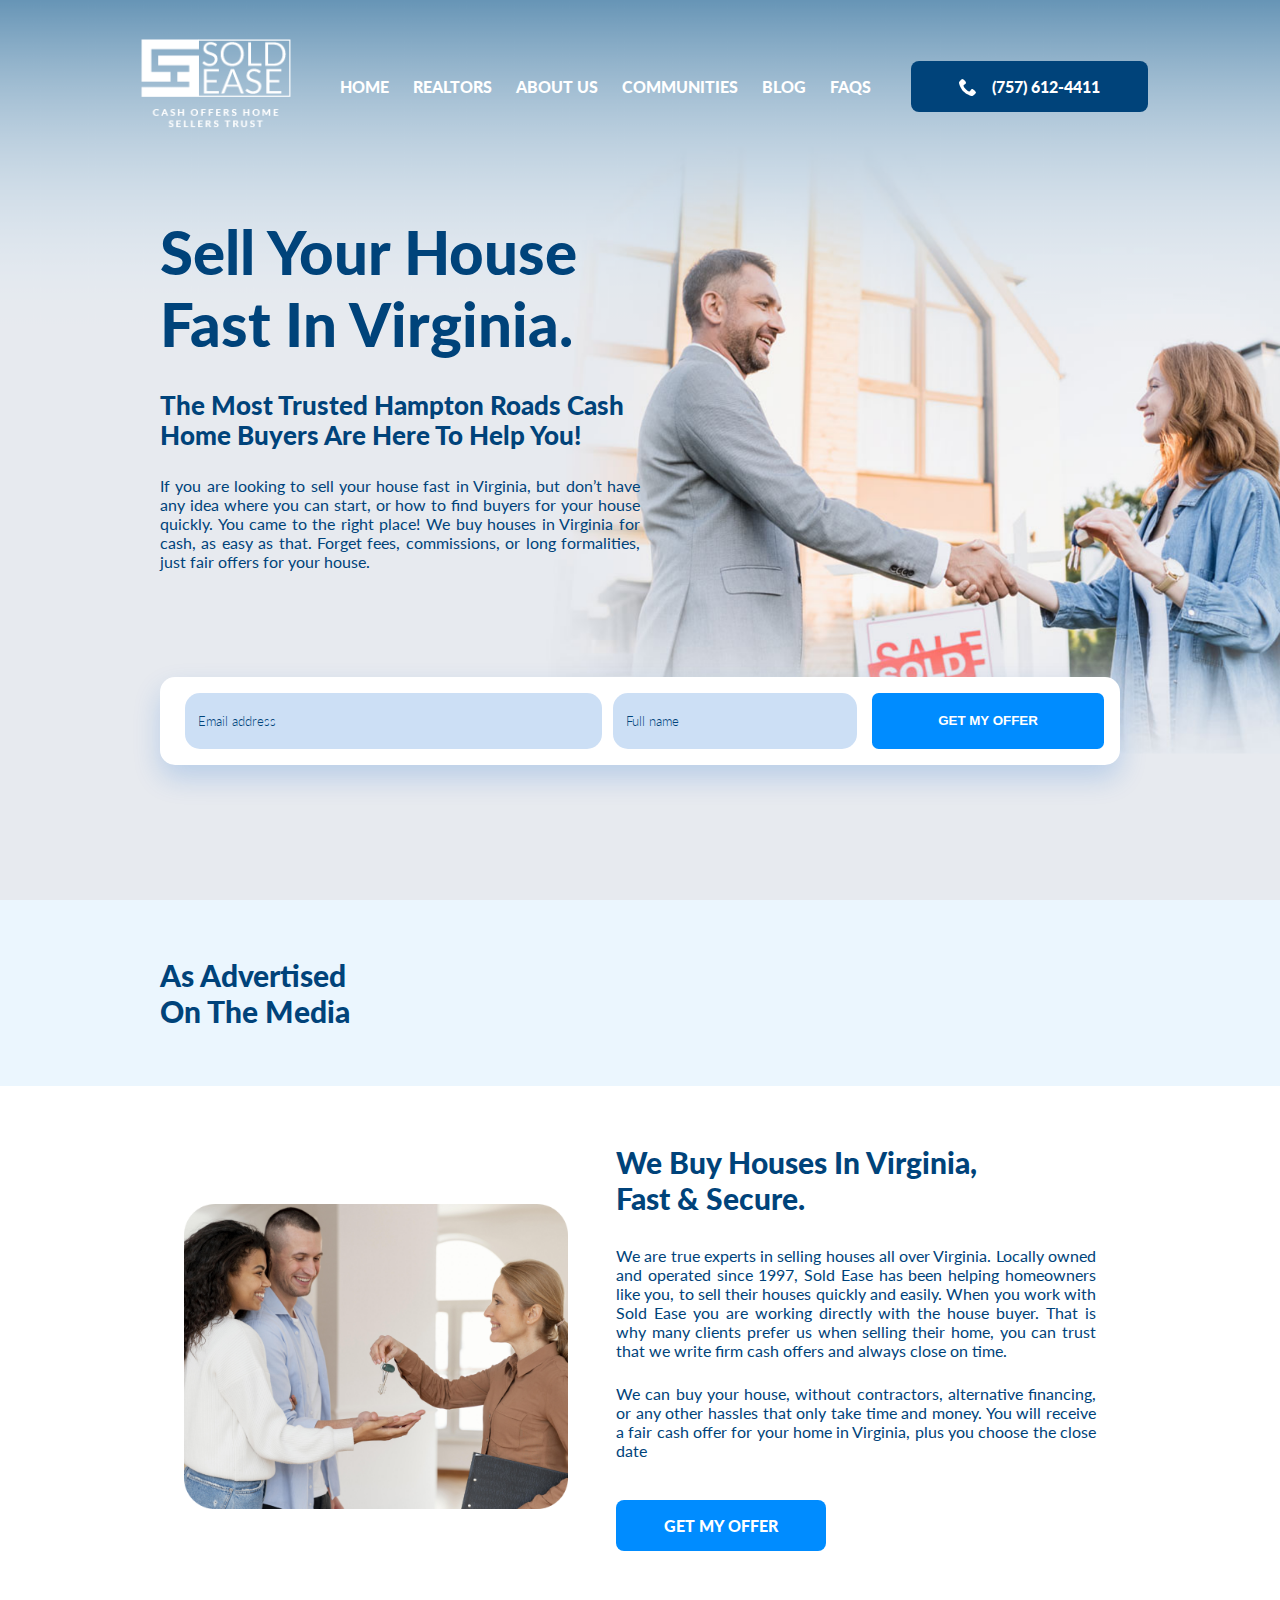
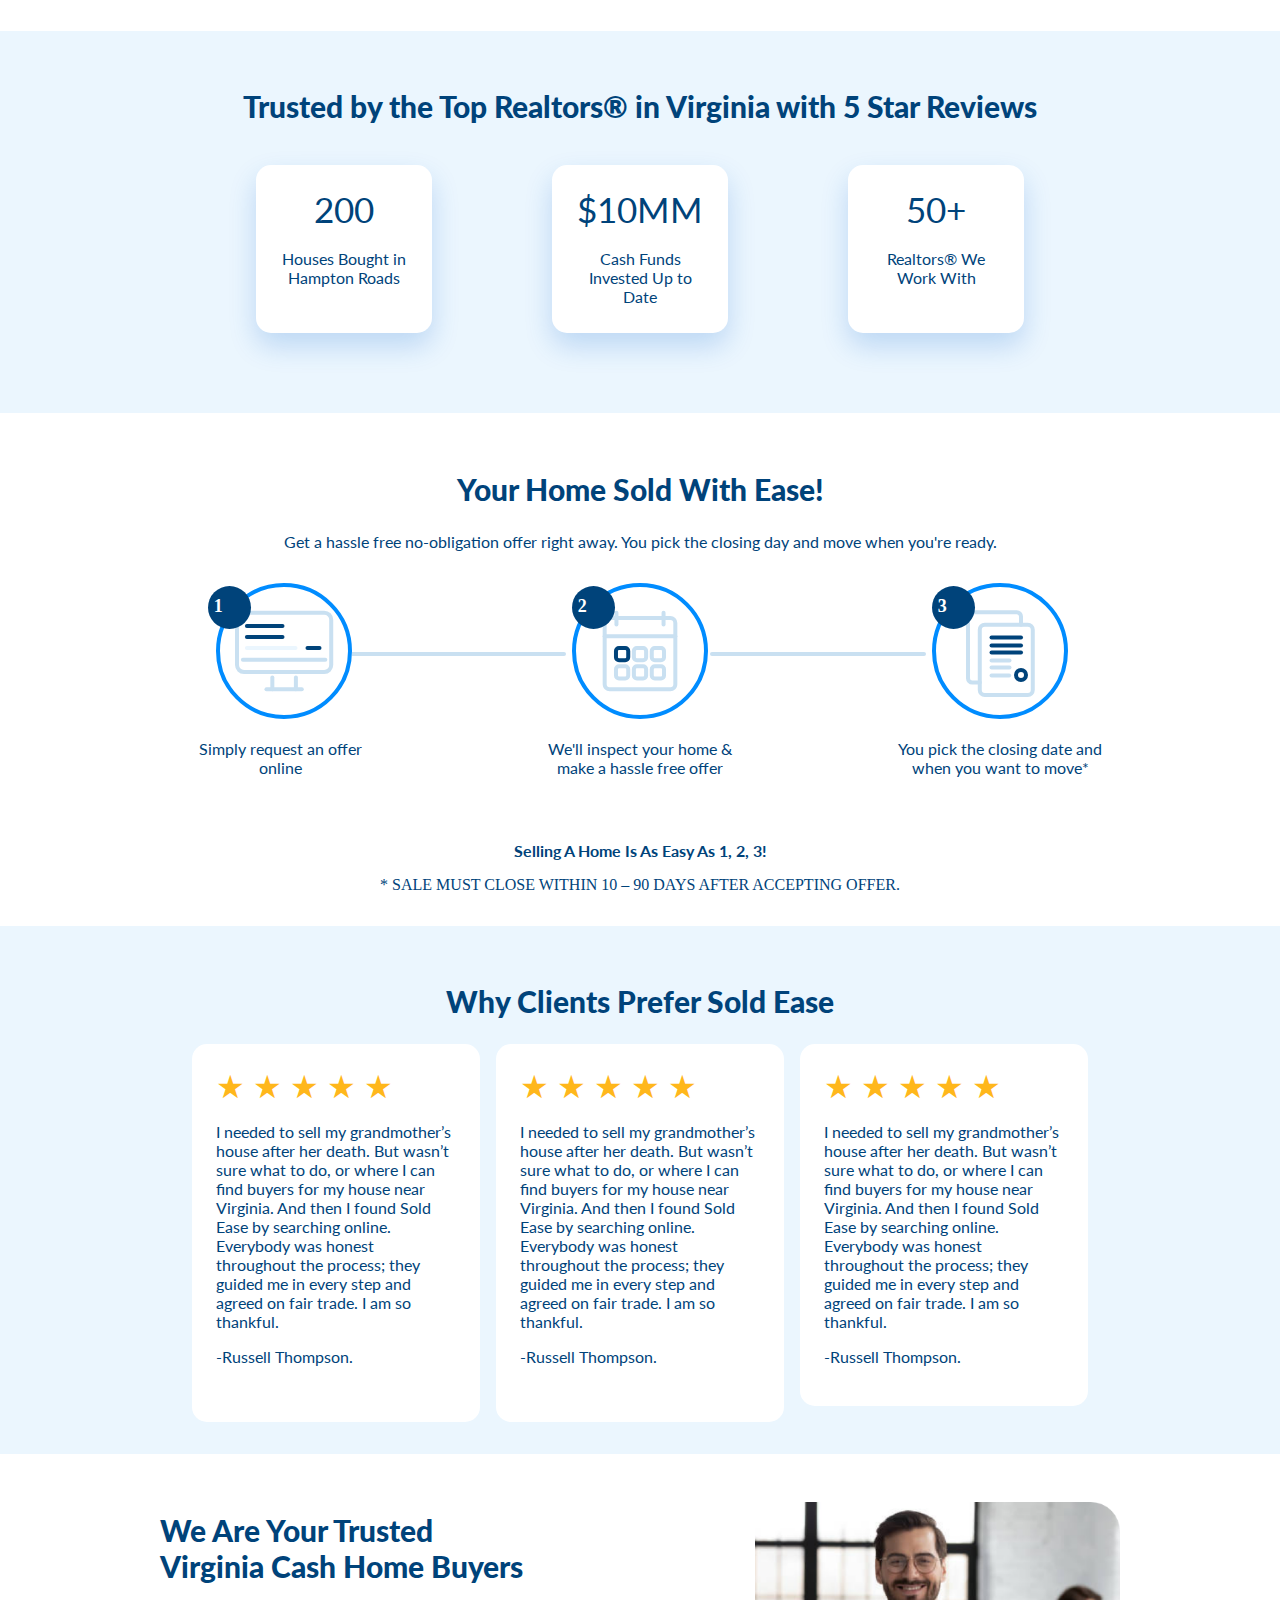
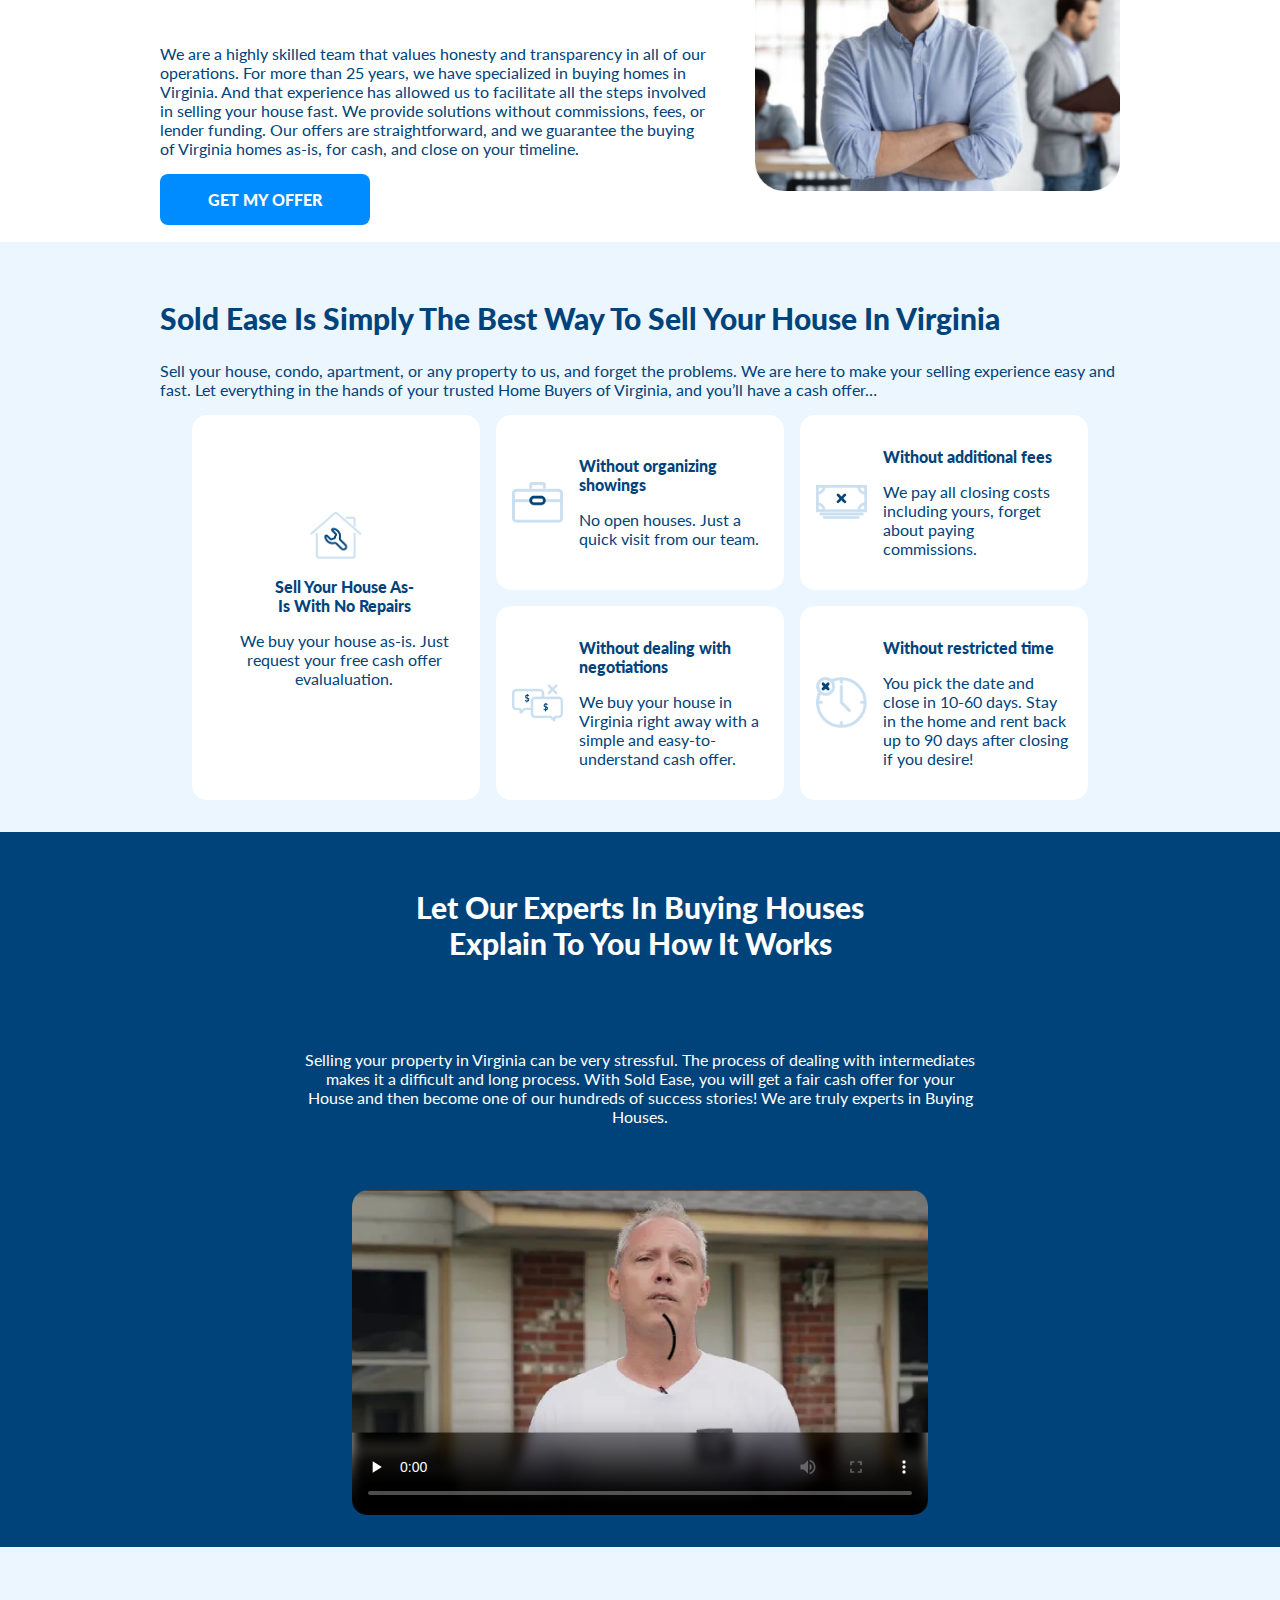
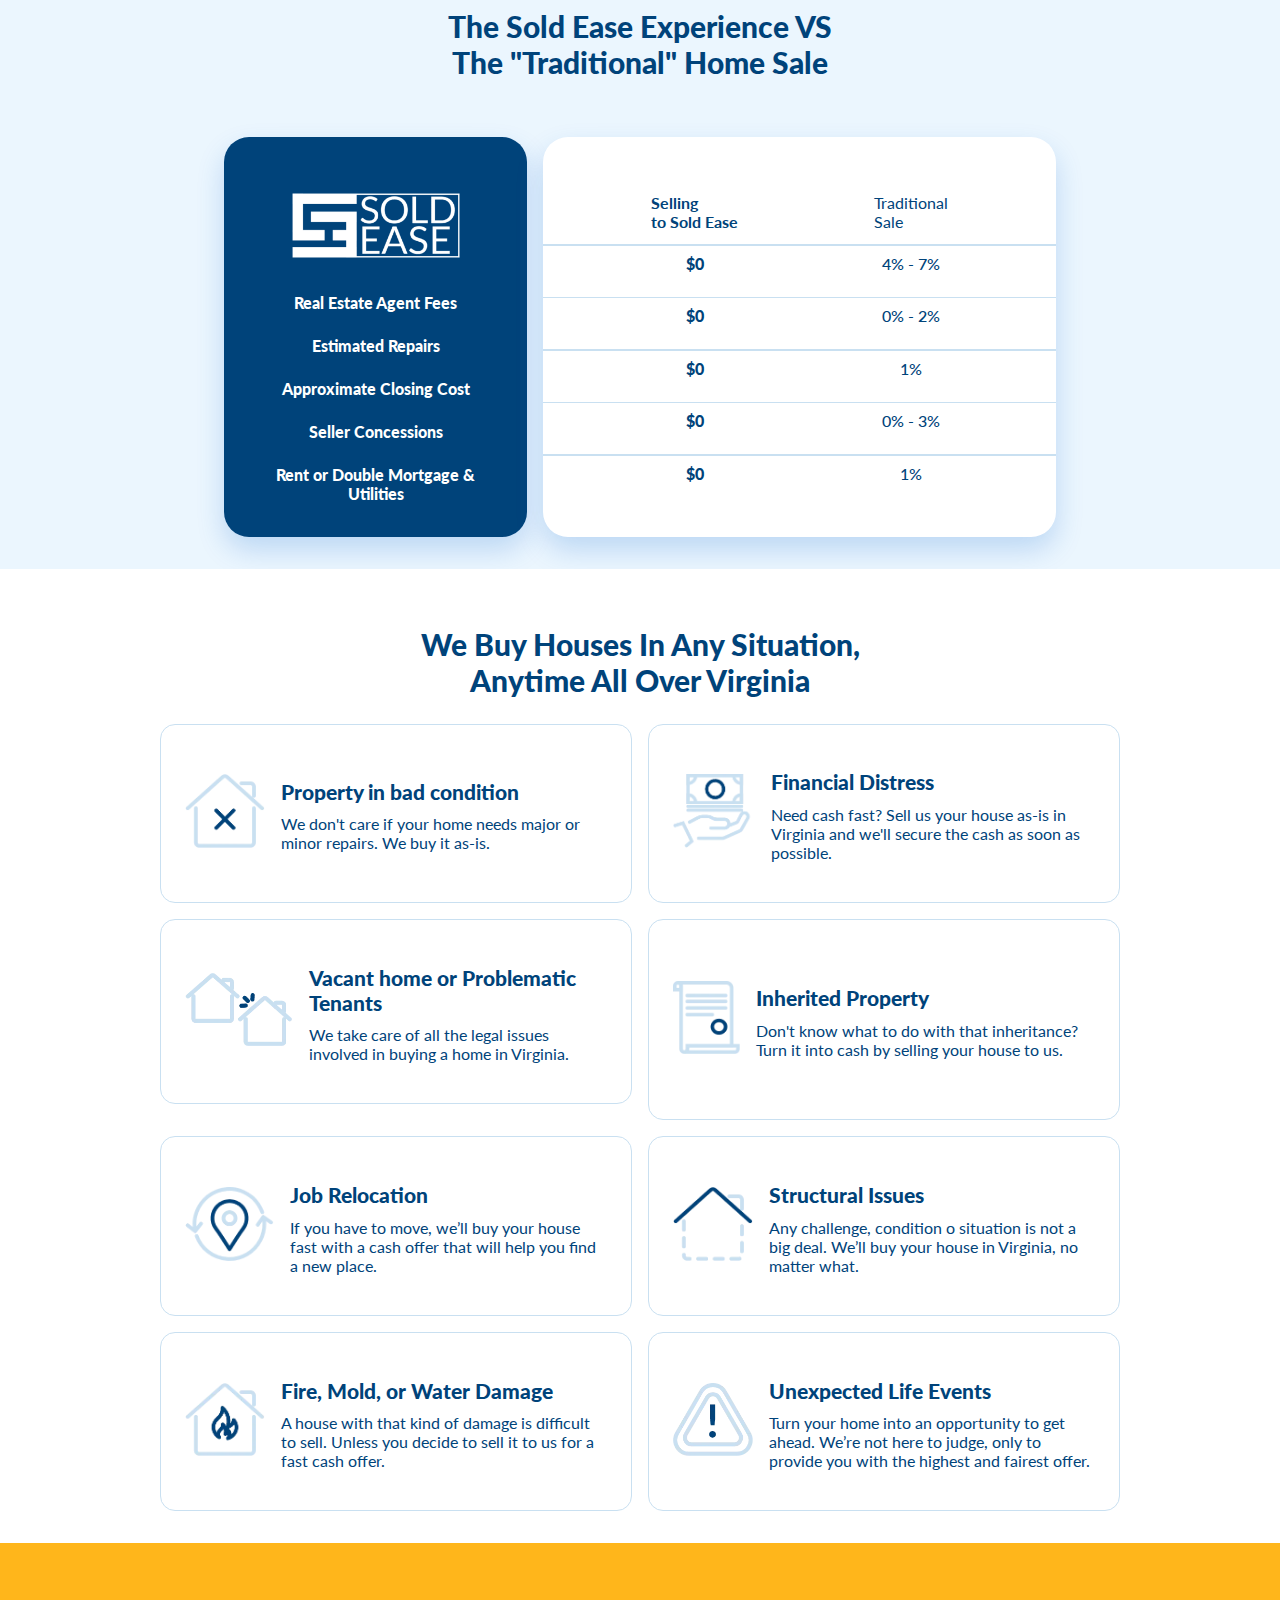
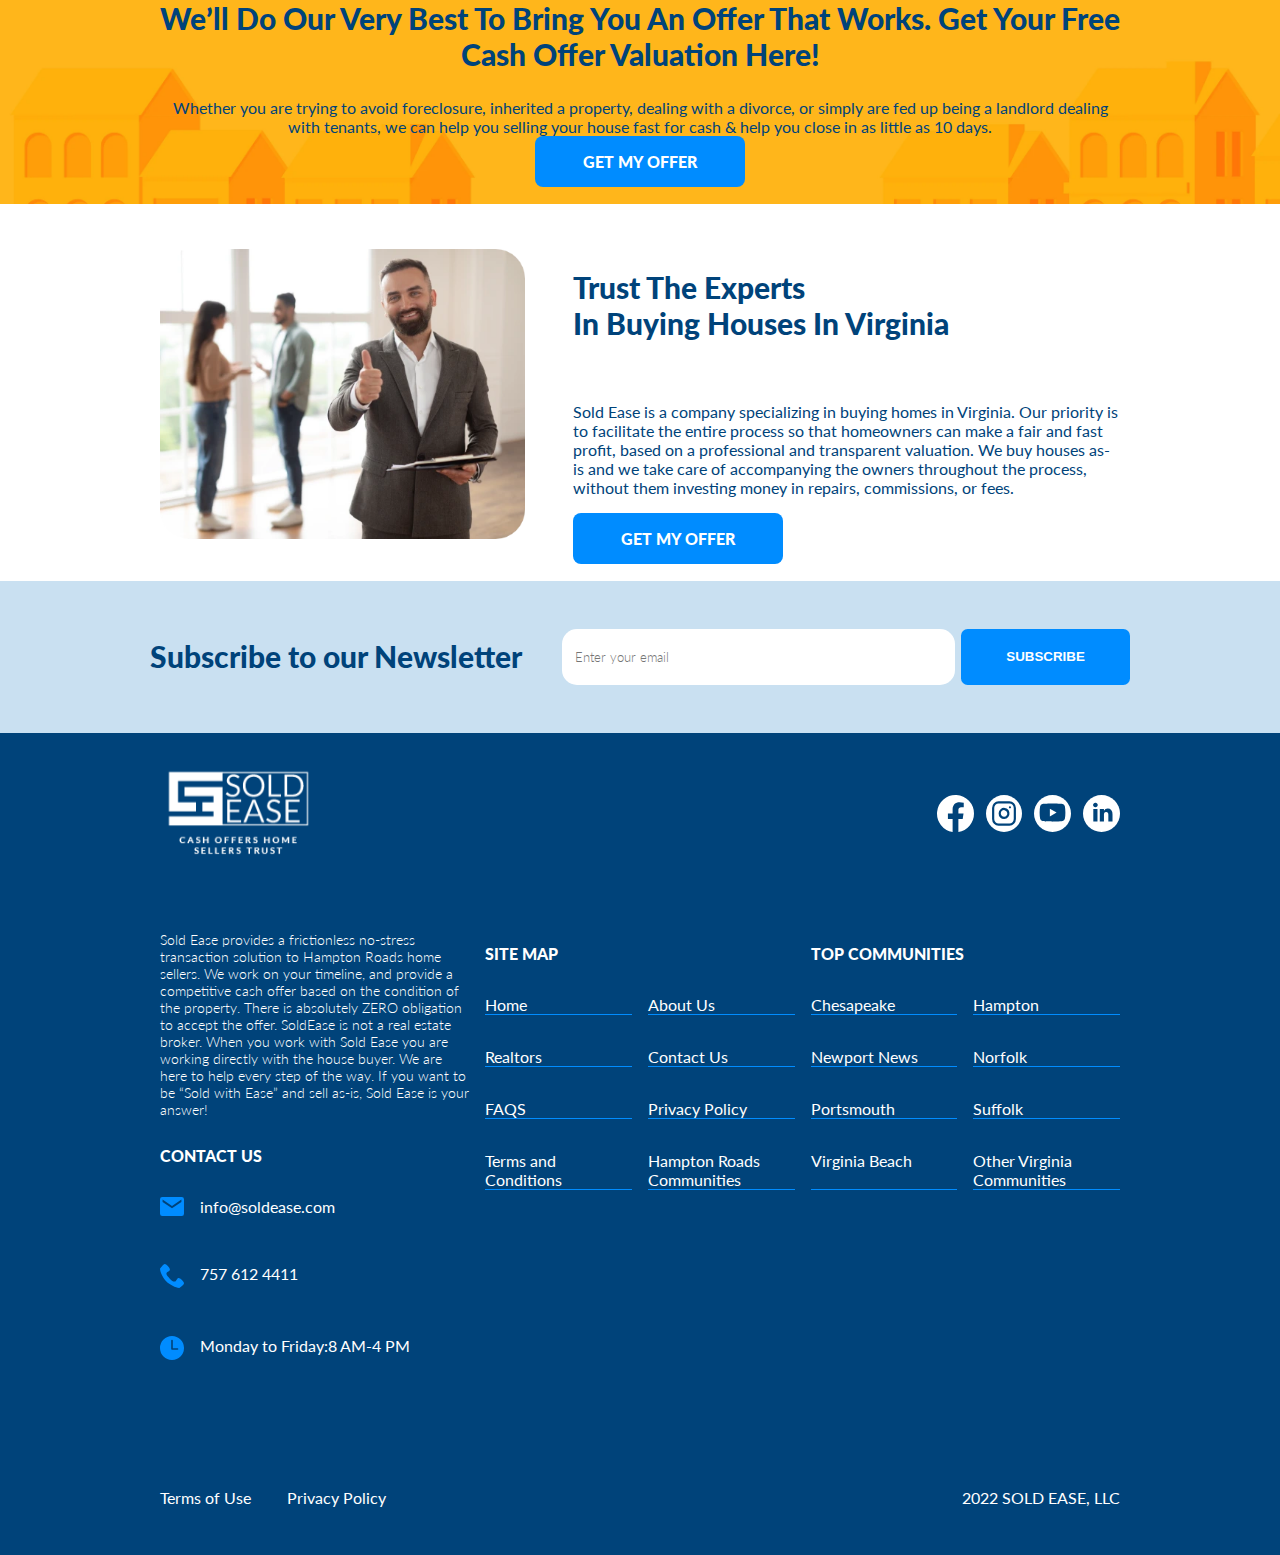
==== commit 4fcce2ec: "( update ): updating footer section according to the mockup" ====
--- a/index.html
+++ b/index.html
@@ -68,7 +68,7 @@
                         <a class="buttom__container--call btn blue" href="tel:(757)612-4411"> <img src="icons/phone-icon.svg" alt="icon phone">(757) 612-4411</a>
                     </li>
                 </menu>
-                    <button class="McButton" id="McButton">
+                    <button class="McButton" id="McButton"  aria-label="hambuerguer menu">
                         <b id="McBar1"></b>
                         <b id="McBar2"></b>
                         <b id="McBar3"></b>
@@ -77,7 +77,7 @@
             </nav>
         </div>
     </header>
-    <main style="background-image: url(images/background-image-mainsectionv2@2x.png);">
+    <main style="background-image: url(images/background-image-mainsectionv2_2x.webp);">
         <div class="main container">
             <h1>Sell Your House <br> Fast In Virginia.</h1>
             <p class="main--subtile"><strong>The Most Trusted Hampton Roads Cash <br>Home Buyers Are Here To Help You!</strong></p>
@@ -408,43 +408,78 @@
             </div>
         </div>
     </section>
+    <div class="subfooter__container">
+        <h2>Subscribe to our
+            Newsletter</h2>
+        <ul>
+            <li>
+                <form class="footer__form" action="email">
+                    
+                    <input class="footer__form--input" type="email" name="email" placeholder="Enter your email" required>
+                    <input class="footer__form--submit btn bluesky"  type="submit" value="Subscribe">
+                </form>
+            </li>
+        </ul>
+    </div>
     <footer class="footer">
+        <div class="footer__container--terms container">
+            <div class="between ">
+                <img class="logo-footer" loading="lazy" src="images/Logo-Sold-Ease-White-Home-Sellers-with-Slogan.svg" alt="logo Atlantic Sotheby's International ">
+            </div>
+           <div class="social-media">
+                <a href="https://www.facebook.com/VOOVNic/" >
+                    <img src="icons/icon-facebook.svg" target="_blank" alt="Facebook" title="Facebook">
+                </a>
+                <a href="https://www.instagram.com/voovnicaragua/">
+                    <img src="icons/icon-instagram.svg" target="_blank" alt="Instagram">
+                </a>
+                <a href="#">
+                    <img src="icons/icon-youtube.svg" target="_blank" alt="Youtube">
+                </a>
+                <a href="https://www.linkedin.com/company/voov-nicaragua/mycompany/">
+                    <img src="icons/icon-LinkedIn.svg" target="_blank" alt="LinkedIn">
+                </a>
+           </div>
+       </div>
         <nav class="footer__container container">
             <div class="footer__container-sub">
                 <figure class="container__img " loading="lazy">
-                    <img loading="lazy" src="images/Sold-Ease-White-Logo-white-250x150-.webp" alt="logo Atlantic Sotheby's International ">
+                  
                     <figcaption class="footer__container--copy">Sold Ease provides a frictionless no-stress transaction solution to Hampton Roads home sellers. We work on your timeline, and provide a competitive cash offer based on the condition of the property. There is absolutely ZERO obligation to accept the offer. SoldEase is not a real estate broker. When you work with Sold Ease you are working directly with the house buyer. We are here to help every step of the way. If you want to be “Sold with Ease” and sell as-is, Sold Ease is your answer!</figcaption>
                 </figure>
+                <div class="footer__container-sub">
+                    <h2>Contact US</h2>
+                    <ul>
+                        <li><img class="icon-contact" src="icons/Icon-mail.svg" alt=""><a href="mailto:info@soldease.com">info@soldease.com</a> </li>
+                        <li><img class="icon-contact" src="icons/Icon-metro-phone.svg" alt=""> <a href="tel:+757 612 4411">757 612 4411</a></li>
+                        <li><img class="icon-contact" src="icons/Icon-time.svg" alt=""><time>Monday to Friday:   </time><time>8 AM</time> - <time> 4 PM</time></li>
+                    </ul>
+                </div>
             </div>
             <div class="footer__container-sub sitemap">
                 <h2>Site map</h2>
                 <ul>
                     <li>Home</li>
+                    <li>About Us</li>
+                    <li>Realtors</li>
+                    <li>Contact Us</li>
                     <li>FAQS</li>
-                    <li>About</li>
-                    <li>Contact</li>
-                    <li>Realtors</li>
+                    <li>Privacy Policy</li>
+                    <li>Terms and Conditions</li>
+                    <li>Hampton Roads Communities</li>
                 </ul>
             </div>
-            <div class="footer__container-sub">
-                <h2>Contact US</h2>
+            <div class="footer__container-sub sitemap">
+                <h2>TOP COMMUNITIES</h2>
                 <ul>
-                    <li><a href="mailto:info@soldease.com">info@soldease.com</a> </li>
-                    <li><a href="tel:+757 612 4411">757 612 4411</a></li>
-                    <li><time>Monday to Friday:   </time><time>8 AM</time> - <time> 4 PM</time></li>
-                </ul>
-            </div>
-            <div class="footer__container-sub">
-                <h2>Subscribe to our
-                    Newsletter</h2>
-                <ul>
-                    <li>
-                        <form class="footer__form" action="email">
-                            
-                            <input class="footer__form--input" type="email" name="email" placeholder="Enter your email" required>
-                            <input class="footer__form--submit btn bluesky"  type="submit" value="Subscribe">
-                        </form>
-                    </li>
+                    <li>Chesapeake</li>
+                    <li>Hampton</li>
+                    <li>Newport News</li>
+                    <li>Norfolk</li>
+                    <li>Portsmouth</li>
+                    <li>Suffolk</li>
+                    <li>Virginia Beach</li>
+                    <li>Other Virginia Communities</li>
                 </ul>
             </div>
         </nav>
